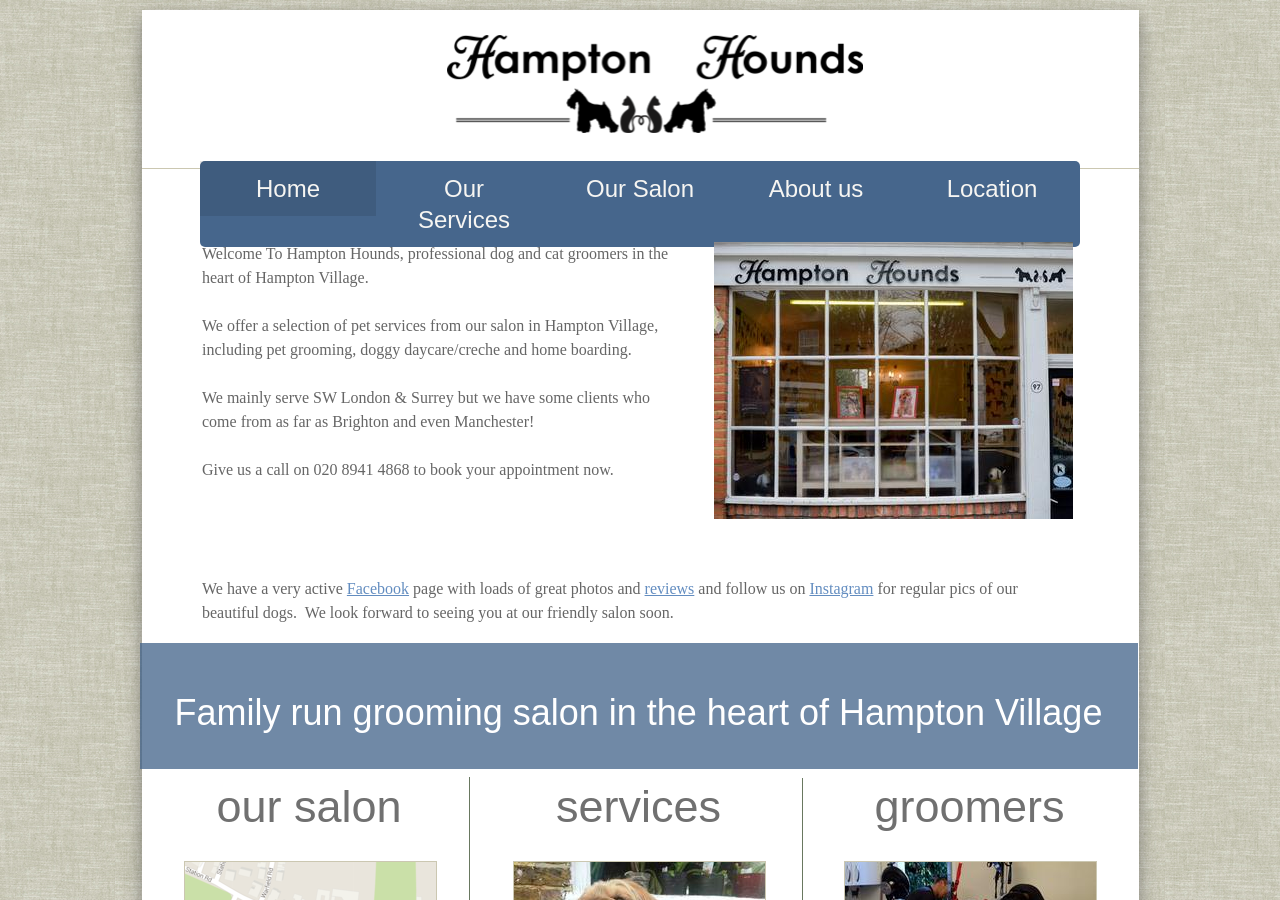
==== index.html @ b5068af1 "Initial cleaned mirror of Hampton Hounds site" ====
<!DOCTYPE html><html lang="en" dir="ltr" data-tcc-ignore=""><head><title>Hampton Hounds</title><meta http-equiv="content-type" content="text/html; charset=UTF-8"><meta http-equiv="X-UA-Compatible" content="IE=edge,chrome=1"><link rel="stylesheet" type="text/css" href="site.css"><meta http-equiv="Content-Location" content="index.html"><meta name="generator" content="Starfield Technologies; Go Daddy Website Builder 7.0.5350"><meta name="description" content="Dog Grooming - Hampton"><meta property="og:type" content="website"><meta property="og:title" content="Hampton Hounds"><meta property="og:site_name" content="Hampton Hounds"><meta property="og:url" content="http://www.hamptonhounds.co.uk/index.html"><meta property="og:description" content="Dog Grooming - Hampton"><meta property="og:image" content="images/salon-interior.jpg"><meta property="og:locale" content="en_GB"></head><body><style data-inline-fonts>/* vietnamese */
@font-face {
  font-family: 'Josefin Sans';
  font-style: normal;
  font-weight: 100;
  src: url(https://img1.wsimg.com/gfonts/s/josefinsans/v34/Qw3aZQNVED7rKGKxtqIqX5EUAnx4RHw.woff2) format('woff2');
  unicode-range: U+0102-0103, U+0110-0111, U+0128-0129, U+0168-0169, U+01A0-01A1, U+01AF-01B0, U+0300-0301, U+0303-0304, U+0308-0309, U+0323, U+0329, U+1EA0-1EF9, U+20AB;
}/* latin-ext */
@font-face {
  font-family: 'Josefin Sans';
  font-style: normal;
  font-weight: 100;
  src: url(https://img1.wsimg.com/gfonts/s/josefinsans/v34/Qw3aZQNVED7rKGKxtqIqX5EUA3x4RHw.woff2) format('woff2');
  unicode-range: U+0100-02BA, U+02BD-02C5, U+02C7-02CC, U+02CE-02D7, U+02DD-02FF, U+0304, U+0308, U+0329, U+1D00-1DBF, U+1E00-1E9F, U+1EF2-1EFF, U+2020, U+20A0-20AB, U+20AD-20C0, U+2113, U+2C60-2C7F, U+A720-A7FF;
}/* latin */
@font-face {
  font-family: 'Josefin Sans';
  font-style: normal;
  font-weight: 100;
  src: url(https://img1.wsimg.com/gfonts/s/josefinsans/v34/Qw3aZQNVED7rKGKxtqIqX5EUDXx4.woff2) format('woff2');
  unicode-range: U+0000-00FF, U+0131, U+0152-0153, U+02BB-02BC, U+02C6, U+02DA, U+02DC, U+0304, U+0308, U+0329, U+2000-206F, U+20AC, U+2122, U+2191, U+2193, U+2212, U+2215, U+FEFF, U+FFFD;
}/* vietnamese */
@font-face {
  font-family: 'Josefin Sans';
  font-style: normal;
  font-weight: 300;
  src: url(https://img1.wsimg.com/gfonts/s/josefinsans/v34/Qw3aZQNVED7rKGKxtqIqX5EUAnx4RHw.woff2) format('woff2');
  unicode-range: U+0102-0103, U+0110-0111, U+0128-0129, U+0168-0169, U+01A0-01A1, U+01AF-01B0, U+0300-0301, U+0303-0304, U+0308-0309, U+0323, U+0329, U+1EA0-1EF9, U+20AB;
}/* latin-ext */
@font-face {
  font-family: 'Josefin Sans';
  font-style: normal;
  font-weight: 300;
  src: url(https://img1.wsimg.com/gfonts/s/josefinsans/v34/Qw3aZQNVED7rKGKxtqIqX5EUA3x4RHw.woff2) format('woff2');
  unicode-range: U+0100-02BA, U+02BD-02C5, U+02C7-02CC, U+02CE-02D7, U+02DD-02FF, U+0304, U+0308, U+0329, U+1D00-1DBF, U+1E00-1E9F, U+1EF2-1EFF, U+2020, U+20A0-20AB, U+20AD-20C0, U+2113, U+2C60-2C7F, U+A720-A7FF;
}/* latin */
@font-face {
  font-family: 'Josefin Sans';
  font-style: normal;
  font-weight: 300;
  src: url(https://img1.wsimg.com/gfonts/s/josefinsans/v34/Qw3aZQNVED7rKGKxtqIqX5EUDXx4.woff2) format('woff2');
  unicode-range: U+0000-00FF, U+0131, U+0152-0153, U+02BB-02BC, U+02C6, U+02DA, U+02DC, U+0304, U+0308, U+0329, U+2000-206F, U+20AC, U+2122, U+2191, U+2193, U+2212, U+2215, U+FEFF, U+FFFD;
}/* vietnamese */
@font-face {
  font-family: 'Josefin Sans';
  font-style: normal;
  font-weight: 400;
  src: url(https://img1.wsimg.com/gfonts/s/josefinsans/v34/Qw3aZQNVED7rKGKxtqIqX5EUAnx4RHw.woff2) format('woff2');
  unicode-range: U+0102-0103, U+0110-0111, U+0128-0129, U+0168-0169, U+01A0-01A1, U+01AF-01B0, U+0300-0301, U+0303-0304, U+0308-0309, U+0323, U+0329, U+1EA0-1EF9, U+20AB;
}/* latin-ext */
@font-face {
  font-family: 'Josefin Sans';
  font-style: normal;
  font-weight: 400;
  src: url(https://img1.wsimg.com/gfonts/s/josefinsans/v34/Qw3aZQNVED7rKGKxtqIqX5EUA3x4RHw.woff2) format('woff2');
  unicode-range: U+0100-02BA, U+02BD-02C5, U+02C7-02CC, U+02CE-02D7, U+02DD-02FF, U+0304, U+0308, U+0329, U+1D00-1DBF, U+1E00-1E9F, U+1EF2-1EFF, U+2020, U+20A0-20AB, U+20AD-20C0, U+2113, U+2C60-2C7F, U+A720-A7FF;
}/* latin */
@font-face {
  font-family: 'Josefin Sans';
  font-style: normal;
  font-weight: 400;
  src: url(https://img1.wsimg.com/gfonts/s/josefinsans/v34/Qw3aZQNVED7rKGKxtqIqX5EUDXx4.woff2) format('woff2');
  unicode-range: U+0000-00FF, U+0131, U+0152-0153, U+02BB-02BC, U+02C6, U+02DA, U+02DC, U+0304, U+0308, U+0329, U+2000-206F, U+20AC, U+2122, U+2191, U+2193, U+2212, U+2215, U+FEFF, U+FFFD;
}/* vietnamese */
@font-face {
  font-family: 'Josefin Sans';
  font-style: normal;
  font-weight: 600;
  src: url(https://img1.wsimg.com/gfonts/s/josefinsans/v34/Qw3aZQNVED7rKGKxtqIqX5EUAnx4RHw.woff2) format('woff2');
  unicode-range: U+0102-0103, U+0110-0111, U+0128-0129, U+0168-0169, U+01A0-01A1, U+01AF-01B0, U+0300-0301, U+0303-0304, U+0308-0309, U+0323, U+0329, U+1EA0-1EF9, U+20AB;
}/* latin-ext */
@font-face {
  font-family: 'Josefin Sans';
  font-style: normal;
  font-weight: 600;
  src: url(https://img1.wsimg.com/gfonts/s/josefinsans/v34/Qw3aZQNVED7rKGKxtqIqX5EUA3x4RHw.woff2) format('woff2');
  unicode-range: U+0100-02BA, U+02BD-02C5, U+02C7-02CC, U+02CE-02D7, U+02DD-02FF, U+0304, U+0308, U+0329, U+1D00-1DBF, U+1E00-1E9F, U+1EF2-1EFF, U+2020, U+20A0-20AB, U+20AD-20C0, U+2113, U+2C60-2C7F, U+A720-A7FF;
}/* latin */
@font-face {
  font-family: 'Josefin Sans';
  font-style: normal;
  font-weight: 600;
  src: url(https://img1.wsimg.com/gfonts/s/josefinsans/v34/Qw3aZQNVED7rKGKxtqIqX5EUDXx4.woff2) format('woff2');
  unicode-range: U+0000-00FF, U+0131, U+0152-0153, U+02BB-02BC, U+02C6, U+02DA, U+02DC, U+0304, U+0308, U+0329, U+2000-206F, U+20AC, U+2122, U+2191, U+2193, U+2212, U+2215, U+FEFF, U+FFFD;
}/* vietnamese */
@font-face {
  font-family: 'Josefin Sans';
  font-style: normal;
  font-weight: 700;
  src: url(https://img1.wsimg.com/gfonts/s/josefinsans/v34/Qw3aZQNVED7rKGKxtqIqX5EUAnx4RHw.woff2) format('woff2');
  unicode-range: U+0102-0103, U+0110-0111, U+0128-0129, U+0168-0169, U+01A0-01A1, U+01AF-01B0, U+0300-0301, U+0303-0304, U+0308-0309, U+0323, U+0329, U+1EA0-1EF9, U+20AB;
}/* latin-ext */
@font-face {
  font-family: 'Josefin Sans';
  font-style: normal;
  font-weight: 700;
  src: url(https://img1.wsimg.com/gfonts/s/josefinsans/v34/Qw3aZQNVED7rKGKxtqIqX5EUA3x4RHw.woff2) format('woff2');
  unicode-range: U+0100-02BA, U+02BD-02C5, U+02C7-02CC, U+02CE-02D7, U+02DD-02FF, U+0304, U+0308, U+0329, U+1D00-1DBF, U+1E00-1E9F, U+1EF2-1EFF, U+2020, U+20A0-20AB, U+20AD-20C0, U+2113, U+2C60-2C7F, U+A720-A7FF;
}/* latin */
@font-face {
  font-family: 'Josefin Sans';
  font-style: normal;
  font-weight: 700;
  src: url(https://img1.wsimg.com/gfonts/s/josefinsans/v34/Qw3aZQNVED7rKGKxtqIqX5EUDXx4.woff2) format('woff2');
  unicode-range: U+0000-00FF, U+0131, U+0152-0153, U+02BB-02BC, U+02C6, U+02DA, U+02DC, U+0304, U+0308, U+0329, U+2000-206F, U+20AC, U+2122, U+2191, U+2193, U+2212, U+2215, U+FEFF, U+FFFD;
}</style><style type="text/css"> #wsb-element-c8925bc2-b7f0-4de1-95e9-ce014dd3b19c{top:9.22px;left:8px;position:absolute;z-index:47}#wsb-element-c8925bc2-b7f0-4de1-95e9-ce014dd3b19c .txt{width:975px;height:114px}#wsb-element-b8aa21da-f40f-4d5b-854c-51308a48b875{top:31px;left:105px;position:absolute;z-index:17}#wsb-element-b8aa21da-f40f-4d5b-854c-51308a48b875 .txt{width:483px;height:20px}#wsb-element-cee0f3d6-33c8-4ac3-b6b4-c292b3354a67{top:851px;left:371px;position:absolute;z-index:33}#wsb-element-cee0f3d6-33c8-4ac3-b6b4-c292b3354a67 .wsb-image-inner{}#wsb-element-cee0f3d6-33c8-4ac3-b6b4-c292b3354a67 .wsb-image-inner div{width:251px;height:147px;position:relative;overflow:hidden}#wsb-element-cee0f3d6-33c8-4ac3-b6b4-c292b3354a67 img{position:absolute}#wsb-element-be9ec740-720f-4aee-b44b-871821cffad1{top:851px;left:702px;position:absolute;z-index:34}#wsb-element-be9ec740-720f-4aee-b44b-871821cffad1 .wsb-image-inner{}#wsb-element-be9ec740-720f-4aee-b44b-871821cffad1 .wsb-image-inner div{width:251px;height:147px;position:relative;overflow:hidden}#wsb-element-be9ec740-720f-4aee-b44b-871821cffad1 img{position:absolute}#wsb-element-3fd50761-def7-4286-9d4e-845f27e5b769{top:675px;left:10.5px;position:absolute;z-index:9}#wsb-element-3fd50761-def7-4286-9d4e-845f27e5b769 .txt{width:973px;height:132px}#wsb-element-27af9581-10be-4bd4-851e-f51530aaf020{top:1021px;left:32.5px;position:absolute;z-index:26}#wsb-element-27af9581-10be-4bd4-851e-f51530aaf020 .txt{width:270px;height:34px}#wsb-element-166d0d99-770c-4295-b212-a9a6385f6b67{top:633px;left:-2px;position:absolute;z-index:7}#wsb-element-166d0d99-770c-4295-b212-a9a6385f6b67 .wsb-shape{width:998px;height:126px;box-sizing:content-box;-moz-box-sizing:content-box}#wsb-element-3d2392ac-d7a5-4fc8-a89d-70bf74e679a8{top:232px;left:60.5px;position:absolute;z-index:50}#wsb-element-3d2392ac-d7a5-4fc8-a89d-70bf74e679a8 .txt{width:476px;height:312px}#wsb-element-2200ab7e-93c3-4652-ae64-6d849844aa3c{top:774px;left:355px;position:absolute;z-index:29}#wsb-element-2200ab7e-93c3-4652-ae64-6d849844aa3c .txt{width:284px;height:48px}#wsb-element-992cf5c7-d88d-4d8f-9c2a-bb60296f8ffe{top:767px;left:327px;position:absolute;z-index:28}#wsb-element-992cf5c7-d88d-4d8f-9c2a-bb60296f8ffe .wsb-line-element{width:34px;height:293px}#wsb-element-71fc59d1-7df5-4849-a081-13097cfcacbd{top:567px;left:60.5px;position:absolute;z-index:87}#wsb-element-71fc59d1-7df5-4849-a081-13097cfcacbd .txt{width:873px;height:53px}#wsb-element-5d78a039-1f32-407c-accd-97ad78f7c8d8{top:768px;left:660px;position:absolute;z-index:6}#wsb-element-5d78a039-1f32-407c-accd-97ad78f7c8d8 .wsb-line-element{width:34px;height:293px}#wsb-element-447d4f82-6ffd-4434-869b-f10536b42891{top:774px;left:25.5px;position:absolute;z-index:24}#wsb-element-447d4f82-6ffd-4434-869b-f10536b42891 .txt{width:284px;height:48px}#wsb-element-252a61b3-4c53-42ee-9fb1-ef73de5055aa{top:1021px;left:702px;position:absolute;z-index:36}#wsb-element-252a61b3-4c53-42ee-9fb1-ef73de5055aa .txt{width:252px;height:34px}#wsb-element-f58024ef-ebe2-4cbc-ab62-d4b1d97c1bb9{top:1021px;left:371px;position:absolute;z-index:35}#wsb-element-f58024ef-ebe2-4cbc-ab62-d4b1d97c1bb9 .txt{width:256px;height:34px}#wsb-element-4c73518c-d370-40c1-82a6-fdf87be3574a{top:232px;left:572px;position:absolute;z-index:79}#wsb-element-4c73518c-d370-40c1-82a6-fdf87be3574a .wsb-image-inner{}#wsb-element-4c73518c-d370-40c1-82a6-fdf87be3574a .wsb-image-inner div{width:359px;height:277.21px;position:relative;overflow:hidden}#wsb-element-4c73518c-d370-40c1-82a6-fdf87be3574a img{position:absolute}#wsb-element-31243c1c-688b-44af-b259-5b60ce2c5e8d{top:1136px;left:42px;position:absolute;z-index:37}#wsb-element-31243c1c-688b-44af-b259-5b60ce2c5e8d .txt{width:896px;height:39px}#wsb-element-9a890820-31a9-40d0-bb97-7ce2f3f7a54d{top:151px;left:-29.5px;position:absolute;z-index:46}#wsb-element-9a890820-31a9-40d0-bb97-7ce2f3f7a54d{width:1056px;height:44px}#wsb-element-7b053a2b-beee-424a-b9fe-099dcff3d764{top:158px;left:0px;position:absolute;z-index:38}#wsb-element-7b053a2b-beee-424a-b9fe-099dcff3d764 .wsb-line-element{width:997px;height:20px}#wsb-element-fb1449bb-3996-4b82-86bb-b91e1e87a894{top:774px;left:683.5px;position:absolute;z-index:31}#wsb-element-fb1449bb-3996-4b82-86bb-b91e1e87a894 .txt{width:289px;height:48px}#wsb-element-6063041d-e2cf-47b6-be7c-2b31c9f7a216{top:25px;left:305px;position:absolute;z-index:49}#wsb-element-6063041d-e2cf-47b6-be7c-2b31c9f7a216 .wsb-image-inner{}#wsb-element-6063041d-e2cf-47b6-be7c-2b31c9f7a216 .wsb-image-inner div{width:416px;height:98.22px;position:relative;overflow:hidden}#wsb-element-6063041d-e2cf-47b6-be7c-2b31c9f7a216 img{position:absolute}#wsb-element-17329397-91cf-4866-95eb-1a04aaab7e1e{top:851px;left:42px;position:absolute;z-index:25}#wsb-element-17329397-91cf-4866-95eb-1a04aaab7e1e .wsb-image-inner{}#wsb-element-17329397-91cf-4866-95eb-1a04aaab7e1e .wsb-image-inner div{width:251px;height:147px;position:relative;overflow:hidden}#wsb-element-17329397-91cf-4866-95eb-1a04aaab7e1e img{position:absolute} </style><div class="wsb-canvas body" style="background-color: #ffffff; background-image: url(images/site-background.jpg); background-position-x: center; background-position-y: top; background-position: center top; background-repeat: repeat; position: fixed; top: 0; bottom: 0; left: 0; right: 0; width: 100%; height: 100%; overflow: hidden;"><div class="wsb-canvas-page-container" style="position: absolute; top: 0; bottom: 0; left: 0; right: 0; width: 100%; height: 100%; overflow: auto;"><div id="wsb-canvas-template-page" class="wsb-canvas-page page" style="height: 1190px; margin: auto; width: 997px; background-color: #ffffff; position: relative; margin-top: 10px"><div id="wsb-canvas-template-container" style="position: absolute;"> <div id="wsb-element-c8925bc2-b7f0-4de1-95e9-ce014dd3b19c" class="wsb-element-text" data-type="element"> <div class="txt "><div class="editor_logo" style="text-align: center;"><br></div></div> </div><div id="wsb-element-cee0f3d6-33c8-4ac3-b6b4-c292b3354a67" class="wsb-element-image" data-type="element"> <div class="wsb-image-inner "><div class="img_small"><img src="images/home-hero-1.jpg" style="vertical-align:middle;width:251px;height:147px;"></div></div> </div><div id="wsb-element-be9ec740-720f-4aee-b44b-871821cffad1" class="wsb-element-image" data-type="element"> <div class="wsb-image-inner "><div class="img_small"><img src="images/home-hero-2.jpg" style="vertical-align:middle;width:251px;height:147px;"></div></div> </div><div id="wsb-element-3fd50761-def7-4286-9d4e-845f27e5b769" class="wsb-element-text" data-type="element"> <div class="txt "><h1 style="text-align: center;"><span style="color: rgb(255, 255, 255);"><span style="font-size: 36px;">Family run grooming salon in the heart of Hampton Village</span></span><br></h1></div> </div><div id="wsb-element-27af9581-10be-4bd4-851e-f51530aaf020" class="wsb-element-text" data-type="element"> <div class="txt "><p style="text-align: center;">We are conveniently located<br></p></div> </div><div id="wsb-element-166d0d99-770c-4295-b212-a9a6385f6b67" class="wsb-element-shape" data-type="element"> <div class="wsb-shape shape_blue "></div> </div><div id="wsb-element-3d2392ac-d7a5-4fc8-a89d-70bf74e679a8" class="wsb-element-text" data-type="element"> <div class="txt "><p>Welcome To Hampton Hounds,&nbsp;professional dog and cat groomers in&nbsp;the heart of Hampton Village.<br></p><p><br></p><p>We offer a selection of pet services from&nbsp;our salon in Hampton Village, including pet&nbsp;grooming, doggy daycare/creche&nbsp;and&nbsp;home&nbsp;boarding. &nbsp;<br></p><p><br></p><p>We mainly serve SW London &amp; Surrey but we have some clients who come from&nbsp;as far as Brighton and even Manchester!<br></p><p><br></p><p>Give us a call on 020 8941 4868 to book your appointment now. &nbsp;<br></p></div> </div><div id="wsb-element-2200ab7e-93c3-4652-ae64-6d849844aa3c" class="wsb-element-text" data-type="element"> <div class="txt "><h2 style="text-align: center;">services<br></h2></div> </div><div id="wsb-element-992cf5c7-d88d-4d8f-9c2a-bb60296f8ffe" class="wsb-element-line" data-type="element"> <div class="wsb-line-element" style="width: 34px; height: 293px; border-left: 1px solid #697860;height: 293px;opacity: 1;filter: alpha(opacity=1);"></div> </div><div id="wsb-element-71fc59d1-7df5-4849-a081-13097cfcacbd" class="wsb-element-text" data-type="element"> <div class="txt "><p>We have a very active <a href="https://www.facebook.com/hamptonhoundsgrooming/" target="">Facebook</a> page with loads of&nbsp;great photos and <a href="https://www.facebook.com/pg/hamptonhoundsgrooming/reviews" target="">reviews</a> and follow us on <a href="https://www.instagram.com/hamptonhoundsgrooming/" target="">Instagram</a> for regular pics of our beautiful dogs. &nbsp;We look forward to seeing you at our friendly salon soon.<br></p></div> </div><div id="wsb-element-5d78a039-1f32-407c-accd-97ad78f7c8d8" class="wsb-element-line" data-type="element"> <div class="wsb-line-element" style="width: 34px; height: 293px; border-left: 1px solid #697860;height: 293px;opacity: 1;filter: alpha(opacity=1);"></div> </div><div id="wsb-element-447d4f82-6ffd-4434-869b-f10536b42891" class="wsb-element-text" data-type="element"> <div class="txt "><h2 style="text-align: center;">our salon<br></h2></div> </div><div id="wsb-element-252a61b3-4c53-42ee-9fb1-ef73de5055aa" class="wsb-element-text" data-type="element"> <div class="txt "><p style="text-align: center;">Meet our&nbsp;talented groomers<br></p></div> </div><div id="wsb-element-f58024ef-ebe2-4cbc-ab62-d4b1d97c1bb9" class="wsb-element-text" data-type="element"> <div class="txt "><p style="text-align: center;">We provide a great service</p></div> </div><div id="wsb-element-4c73518c-d370-40c1-82a6-fdf87be3574a" class="wsb-element-image" data-type="element"> <div class="wsb-image-inner "><div class="img"><img src="images/salon-interior.jpg" style="vertical-align:middle;width:359px;height:277px;"></div></div> </div><div id="wsb-element-31243c1c-688b-44af-b259-5b60ce2c5e8d" class="wsb-element-text" data-type="element"> <div class="txt "><h4 style="text-align: center;">97 Station Road, Hampton, TW12 2BD &nbsp; &nbsp; &nbsp; &nbsp; &nbsp; &nbsp; &nbsp; &nbsp; Phone: 020 8941 4868<br></h4></div> </div><div id="wsb-element-9a890820-31a9-40d0-bb97-7ce2f3f7a54d" class="wsb-element-navigation" data-type="element"> <div style="width: 1056px; height: 44px;" class="wsb-nav nav_theme nav-text-center nav-horizontal nav-btn-center nav-equal-width wsb-navigation-rendered-top-level-container" id="wsb-nav-9a890820-31a9-40d0-bb97-7ce2f3f7a54d"><style> #wsb-nav-9a890820-31a9-40d0-bb97-7ce2f3f7a54d.wsb-navigation-rendered-top-level-container ul > li:hover, #wsb-nav-9a890820-31a9-40d0-bb97-7ce2f3f7a54d.wsb-navigation-rendered-top-level-container ul > li:hover > a, #wsb-nav-9a890820-31a9-40d0-bb97-7ce2f3f7a54d.wsb-navigation-rendered-top-level-container ul > li.active:hover, #wsb-nav-9a890820-31a9-40d0-bb97-7ce2f3f7a54d.wsb-navigation-rendered-top-level-container ul > li.active > a:hover, #wsb-nav-9a890820-31a9-40d0-bb97-7ce2f3f7a54d.wsb-navigation-rendered-top-level-container ul > li.active .nav-subnav li:hover, #wsb-nav-9a890820-31a9-40d0-bb97-7ce2f3f7a54d.wsb-navigation-rendered-top-level-container ul > li.active .nav-subnav li:hover > a {background-color: !important;color: !important;} </style><ul class="wsb-navigation-rendered-top-level-menu "><li style="width: 20%" class="active"><a href="index.html" target="" data-title="Home" data-pageid="00000000-0000-0000-0000-000000073859" data-url="index.html">Home</a></li><li style="width: 20%"><a href="our-services.html" target="" data-title="Our Services" data-pageid="c4bcb2c0-4e8f-4026-9fbb-6f64a27bd061" data-url="our-services.html">Our Services</a></li><li style="width: 20%"><a href="our-salon.html" target="" data-title="Our Salon" data-pageid="2c65d28d-3bdf-4541-96ea-51f98c888c6e" data-url="our-salon.html">Our Salon</a></li><li style="width: 20%"><a href="about-us.html" target="" data-title="About us" data-pageid="c97b9022-ef3f-4fc1-941e-61907ef46e68" data-url="about-us.html">About us</a></li><li style="width: 20%"><a href="location.html" target="" data-title="Location" data-pageid="00000000-0000-0000-0000-000000074158" data-url="location.html">Location</a></li></ul></div> </div><div id="wsb-element-7b053a2b-beee-424a-b9fe-099dcff3d764" class="wsb-element-line" data-type="element"> <div class="wsb-line-element" style="width: 997px; height: 20px; width: 997px;border-top: 1px solid #cbc7b1;opacity: 1;filter: alpha(opacity=1);"></div> </div><div id="wsb-element-fb1449bb-3996-4b82-86bb-b91e1e87a894" class="wsb-element-text" data-type="element"> <div class="txt "><h2 style="text-align: center;">groomers</h2></div> </div><div id="wsb-element-6063041d-e2cf-47b6-be7c-2b31c9f7a216" class="wsb-element-image" data-type="element"> <div class="wsb-image-inner "><div class="img"><img src="images/groomer-with-dog.jpg" style="vertical-align:middle;width:416px;height:98px;"></div></div> </div><div id="wsb-element-17329397-91cf-4866-95eb-1a04aaab7e1e" class="wsb-element-image" data-type="element"> <div class="wsb-image-inner "><div class="img_small"><img src="images/salon-dogs.png" style="vertical-align:middle;width:251px;height:147px;"></div></div> </div> </div></div><div id="wsb-canvas-template-footer" class="wsb-canvas-page-footer footer" style="margin: auto; min-height:100px; height: 100px; width: 997px; position: relative;"><div id="wsb-canvas-template-footer-container" class="footer-container" style="position: absolute"> <div id="wsb-element-b8aa21da-f40f-4d5b-854c-51308a48b875" class="wsb-element-text" > <div class="txt "><div class="editor_copyright"><span style="color: rgb(105, 105, 105);">Copyright&nbsp;<span id="docs-internal-guid-6b31e76b-5048-0703-74fc-e8b0f373557a">©&nbsp;</span>Hampton Hounds&nbsp;Grooming Limited. All rights reserved.</span></div></div> </div> </div></div></div></div></body></html>
---- site.css ----
.wsb-canvas{width:100%;height:100%;position:absolute;overflow-x:auto;overflow-y:scroll;background-color:#f7f7f7;background-repeat:repeat}.wsb-canvas-scrollable{width:100%;position:absolute;z-index:0;top:0;left:0}.wsb-canvas-page-container{width:100%}[class^="icon-"],[class*=" icon-"]{display:inline-block;width:14px;height:14px;margin-top:2px;*margin-right:.3em;line-height:14px;vertical-align:text-top;background-position:14px 14px;background-repeat:no-repeat}.btn [class^="icon-"]{margin-right:4px}.wsb-preview-container{width:100%;height:100%;position:absolute;overflow:auto}.wsb-preview-desktop-container{margin:auto;width:974px;height:1200px;background-color:#f5ede0}.wsb-preview-desktop-page{position:absolute}.wsb-preview-mobile-container{width:100%;height:800px}.wsb-preview-mobile-phone-container{margin:100px auto;width:408px;height:660px}.wsb-preview-mobile-phone{border:30px solid black;border-bottom:80px solid black;width:408px;height:660px;background-color:#FFF;overflow-y:scroll;border-radius:20px}.wsb-media-gallery{margin:0 auto;position:relative}.wsb-media-gallery-slider{list-style:none outside none;margin:0;overflow:hidden;padding:0;text-align:center;position:relative}.wsb-media-gallery-slider.bordered{border:15px solid #f5f5f5}.wsb-media-gallery-slider li{left:0;height:100%;position:absolute;overflow:hidden;width:500px}.wsb-media-gallery-slider img{max-width:100%;max-height:100%;height:auto;width:auto;position:relative}.wsb-media-gallery-slider img.autosize{min-width:100%;min-height:100%;max-width:none;max-height:none}.wsb-media-gallery-caption{bottom:0;position:absolute;color:#fff;background-color:#000;background-color:rgba(0,0,0,.75);text-align:left;padding:10px}a .wsb-media-gallery-caption,a:link .wsb-media-gallery-caption,a:visited .wsb-media-gallery-caption,a:hover .wsb-media-gallery-caption{color:#fff}.wsb-media-gallery-pagination{text-align:center;display:block;list-style:none outside none;margin:0;padding:5px}.wsb-media-gallery-pagination li{background-color:#969696;height:10px;width:10px;display:inline-block;cursor:pointer;margin:4px;-webkit-box-shadow:inset 0 2px 2px rgba(50,50,50,.5);box-shadow:inset 0 2px 2px rgba(50,50,50,.5);-moz-border-radius:5px;-webkit-border-radius:5px;border-radius:5px}.wsb-media-gallery-pagination li.active{background-color:#98c22a;cursor:default}.wsb-media-gallery-pagination-thumbs-wrapper{display:block;position:absolute;left:40px;right:40px;overflow:hidden;bottom:0}.wsb-media-gallery-pagination-thumbs{display:block;list-style:none outside none;margin:0;padding:0;height:80px;position:relative}.wsb-media-gallery-pagination-thumbs li{background-color:transparent;height:60px;width:85px;display:inline-block;cursor:pointer;overflow:hidden;border:2px solid #fff;margin-top:15px!important;cursor:pointer}.wsb-media-gallery-pagination-thumbs li.active{background-color:#3182e6;border:2px solid #3182e6}.wsb-media-gallery-pagination-thumbs-left-arrow,.wsb-media-gallery-pagination-thumbs-right-arrow{width:30px;height:62px;display:block;position:absolute;bottom:1px;background-color:#474747;border:1px solid #474747;background-image:url(https://img1.wsimg.com/wst/v7/WSB7_J_20231005_1554_WSB-19954_4490/v2/images/wsb-slideshow-nav-arrows-sprt.png);background-repeat:no-repeat}.wsb-media-gallery-pagination-thumbs-left-arrow{background-position:10px -133px}.wsb-media-gallery-pagination-thumbs-right-arrow{background-position:10px -29px}.wsb-media-gallery-pagination-thumbs-left-arrow.enabled,.wsb-media-gallery-pagination-thumbs-right-arrow.enabled{border:1px solid #777;cursor:pointer}.wsb-media-gallery-pagination-thumbs-left-arrow.enabled{background-position:10px -81px}.wsb-media-gallery-pagination-thumbs-right-arrow.enabled{background-position:10px 23px}.wsb-media-gallery-pagination-thumbs-left-arrow.enabled:hover,.wsb-media-gallery-pagination-thumbs-right-arrow.enabled:hover{background-color:#777;border:1px solid #777}.wsb-media-gallery-pagination-thumbs-left-arrow{left:0}.wsb-media-gallery-pagination-thumbs-right-arrow{right:0}.wsb-media-gallery-pagination-thumbs-thumbnail-wrapper{height:60px;width:85px;display:block;vertical-align:middle;text-align:center;overflow:hidden}.wsb-media-gallery-pagination-thumbs-thumbnail-wrapper img{min-width:75px;min-height:50px;position:relative;height:auto;width:auto}.wsb-media-gallery .wsb-media-gallery-arrows-left-arrow,.wsb-media-gallery .wsb-media-gallery-arrows-right-arrow{width:22px;height:42px;position:absolute;cursor:pointer;background-image:url(https://img1.wsimg.com/wst/v7/WSB7_J_20231005_1554_WSB-19954_4490/v2/images/wsb-slideshow-arrows.png)}.wsb-media-gallery-arrows-left-arrow{background-position:0 0;left:0}.wsb-media-gallery-arrows-right-arrow{background-position:22px 0;right:0}.wsb-media-gallery .wsb-media-gallery-arrows-hover-left-arrow{top:0;width:20%;min-width:40px;position:absolute;cursor:pointer;background-image:url(https://img1.wsimg.com/wst/v7/WSB7_J_20231005_1554_WSB-19954_4490/v2/images/wsb-slideshow-left-arrow.png);background-position:center center;background-repeat:no-repeat}.wsb-media-gallery .wsb-media-gallery-arrows-hover-right-arrow{top:0;width:20%;min-width:40px;position:absolute;cursor:pointer;background-image:url(https://img1.wsimg.com/wst/v7/WSB7_J_20231005_1554_WSB-19954_4490/v2/images/wsb-slideshow-right-arrow.png);background-position:center center;background-repeat:no-repeat}.wsb-media-gallery .wsb-media-gallery-arrows-hover-left-arrow{left:0}.wsb-media-gallery .wsb-media-gallery-arrows-hover-right-arrow{right:0}.wsb-media-gallery .wsb-media-gallery-overlay{text-align:center}.wsb-media-carousel{text-align:center;position:relative;height:auto;vertical-align:middle}.wsb-media-carousel .wsb-media-carousel-wrapper{display:inline-block;text-align:center;overflow:hidden}.wsb-media-carousel .wsb-media-carousel-wrapper img{height:auto;width:auto;position:relative}.wsb-media-carousel .wsb-media-carousel-overlay{text-align:center;position:absolute;top:0;width:100%;height:100%}@font-face{font-family:"WSB Mobile Navigation";src:url("https://img1.wsimg.com/wst/v7/WSB7_J_20231005_1554_WSB-19954_4490/v2/fonts/wsb-mobile-nav.eot");src:local("☺"),url("https://img1.wsimg.com/wst/v7/WSB7_J_20231005_1554_WSB-19954_4490/v2/fonts/wsb-mobile-nav.eot?#iefix") format("embedded-opentype"),url("https://img1.wsimg.com/wst/v7/WSB7_J_20231005_1554_WSB-19954_4490/v2/fonts/wsb-mobile-nav.woff") format("woff"),url("https://img1.wsimg.com/wst/v7/WSB7_J_20231005_1554_WSB-19954_4490/v2/fonts/wsb-mobile-nav.ttf") format("truetype"),url("https://img1.wsimg.com/wst/v7/WSB7_J_20231005_1554_WSB-19954_4490/v2/fonts/wsb-mobile-nav.svg#wsbmobilenav") format("svg")}@media screen and (max-device-width:480px){@font-face{font-family:"WSB Mobile Navigation";src:url("https://img1.wsimg.com/wst/v7/WSB7_J_20231005_1554_WSB-19954_4490/v2/fonts/wsb-mobile-nav.woff") format("woff"),url("https://img1.wsimg.com/wst/v7/WSB7_J_20231005_1554_WSB-19954_4490/v2/fonts/wsb-mobile-nav.ttf") format("truetype"),url("https://img1.wsimg.com/wst/v7/WSB7_J_20231005_1554_WSB-19954_4490/v2/fonts/wsb-mobile-nav.svg#wsbmobilenav") format("svg")}}*{-webkit-tap-highlight-color:rgba(0,0,0,0);-moz-tap-highlight-color:rgba(0,0,0,0)}#mobile-site-view{position:relative;top:0;bottom:0}#mobile-site-view .mobile-menu,#mobile-site-view .mobile-menu a,#mobile-site-view .mobile-menu a:hover,#mobile-site-view .mobile-menu a:visited,#mobile-site-view .mobile-nav,#mobile-site-view .mobile-nav a,#mobile-site-view .mobile-nav a:hover,#mobile-site-view .mobile-nav a:visited{font-family:Arial,sans-serif}.mobile-hamburger{float:left}.mobile-hamburger:before{content:"\aaaf";position:absolute;top:-1px;left:6px;font-size:36pt}#mobile-site-view .icon-wsb-mobile{background:0;font-family:'WSB Mobile Navigation';speak:none;font-size:30px;font-style:normal;font-weight:normal;font-variant:normal;text-transform:none;line-height:50px;-webkit-font-smoothing:antialiased}#mobile-site-view .icon-wsb-mobile.down:before{content:"\25bc"}#mobile-site-view .icon-wsb-mobile.phone:before{content:"\aaad";position:absolute;top:-2px;left:7px;font-size:34pt}#mobile-site-view .icon-wsb-mobile.marker:before{content:"\aaae";position:absolute;top:-2px;left:7px;font-size:36pt}#mobile-site-view .mobile-menu{margin:0;padding:0;font-size:0;height:50px;position:absolute;top:0;left:0;right:0}#mobile-site-view .mobile-menu.fixed{position:fixed}#mobile-site-view .mobile-menu button{width:48px;height:50px;border:0;background-color:transparent;padding:0;position:absolute}#mobile-site-view .mobile-menu button i{background-color:transparent;cursor:pointer;height:40px;margin:4px;width:40px;position:relative;border-radius:5px}#mobile-site-view .mobile-menu button.btn-2{position:absolute;right:54px;padding-right:2px;outline:0}#mobile-site-view .mobile-menu button.btn-1{position:absolute;right:4px;padding-left:2px;outline:0}#mobile-site-view .mobile-menu .nav-current{text-align:center;background-color:transparent;font-size:20px;font-weight:normal;left:50px;height:50px;line-height:50px;padding:0 15px 0 15px;position:absolute;right:0;white-space:nowrap;overflow:hidden;-ms-text-overflow:ellipsis;-o-text-overflow:ellipsis;text-overflow:ellipsis;outline:0}.toggle-nav{outline:0}#mobile-site-view .mobile-menu .nav-current.leftBtn-0{left:0;outline:0}#mobile-site-view .mobile-menu .nav-current.btns-1{right:50px;outline:0}#mobile-site-view .mobile-menu .nav-current.btns-2{right:100px;outline:0}#mobile-overlay{position:absolute;height:100vh;width:100vw;opacity:.5;top:50px;background-color:black;display:none;z-index:10000}#mobile-site-view .mobile-nav{position:absolute;float:left;top:0;bottom:0;right:100%;font-size:16pt;padding:0;z-index:10001;height:calc(100% - 0)}#mobile-site-view .mobile-nav ul{height:100%;width:100%;padding:0;margin:0;list-style:none;overflow-x:hidden;overflow-y:auto}#mobile-site-view .mobile-nav ul li{height:51px;position:relative}#mobile-site-view .mobile-nav ul li:last-child{border-bottom:0}#mobile-site-view .mobile-nav ul li a{text-decoration:none;position:absolute;left:0;right:0;top:0;bottom:0;padding:0 25px 0 25px;line-height:50px;white-space:nowrap;overflow:hidden;-ms-text-overflow:ellipsis;-o-text-overflow:ellipsis;text-overflow:ellipsis;font-size:16pt;font-weight:normal;margin:0}#mobile-site-view .mobile-nav ul li a.sub-1{padding-left:50px}#mobile-site-view .mobile-nav ul li a.sub-2{padding-left:100px}#mobile-site-view .mobile-nav ul li a.sub-3{padding-left:150px}#mobile-site-view .mobile-nav ul li a.active{font-weight:bold}.mobilepod{padding:5px 5px 10px 5px!important;overflow:hidden}html,body,div,span,applet,object,iframe,h1,h2,h3,h4,h5,h6,p,blockquote,pre,a,abbr,acronym,address,big,cite,code,del,dfn,em,img,ins,kbd,q,s,samp,small,strike,strong,sub,sup,tt,var,b,u,i,center,dl,dt,dd,ol,ul,li,fieldset,form,label,legend,table,caption,tbody,tfoot,thead,tr,th,td,article,aside,canvas,details,embed,figure,figcaption,footer,header,hgroup,menu,nav,output,ruby,section,summary,time,mark,audio,video{margin-top:0;margin-bottom:0}article,aside,details,figcaption,figure,footer,header,hgroup,main,nav,section,summary{display:block}audio,canvas,video{display:inline-block}audio:not([controls]){display:none;height:0}[hidden]{display:none}html{margin:0}body{font-family:sans-serif;-webkit-text-size-adjust:100%;-ms-text-size-adjust:100%;font-size:14px;line-height:1.3;margin:0}a:focus{outline:thin dotted}a:active,a:hover{outline:0}abbr[title]{border-bottom:1px dotted}b,strong{font-weight:bold}dfn{font-style:italic}hr{-moz-box-sizing:content-box;box-sizing:content-box;height:0}mark{background:#ff0;color:#000}code,kbd,pre,samp{font-family:monospace,serif;font-size:1em}pre{white-space:pre-wrap}q{quotes:"\201C" "\201D" "\2018" "\2019"}small{font-size:80%}sub,sup{font-size:75%;line-height:0;position:relative;vertical-align:baseline}sup{top:-0.5em}sub{bottom:-0.25em}img{border:0}svg:not(:root){overflow:hidden}figure{margin:0}fieldset{border:1px solid #c0c0c0;padding:.35em .625em .75em}legend{border:0;padding:0}button,input,select,textarea{font-family:inherit;font-size:100%}button,input{line-height:normal}button,select{text-transform:none}button,html input[type="button"],input[type="reset"],input[type="submit"]{-webkit-appearance:button;cursor:pointer}button[disabled],html input[disabled]{cursor:default}input[type="checkbox"],input[type="radio"]{box-sizing:border-box;padding:0}input[type="search"]{-webkit-appearance:textfield;-moz-box-sizing:content-box;-webkit-box-sizing:content-box;box-sizing:content-box}input[type="search"]::-webkit-search-cancel-button,input[type="search"]::-webkit-search-decoration{-webkit-appearance:none}button::-moz-focus-inner,input::-moz-focus-inner{border:0;padding:0}textarea{overflow:auto;vertical-align:top}table{border-collapse:collapse;border-spacing:0}h1,h2,h3,h4,h5,h6{font-weight:bold}h1{font-size:2em}h2{font-size:1.5em}h3{font-size:1.17em}h4{font-size:1em}h5{font-size:.83em}h6{font-size:.67em}.clearfix:before,.clearfix:after{content:" ";display:table}.clearfix:after{clear:both}.clearfix{*zoom:1}.customform_label.adjacent{height:auto}.fb_iframe_widget{border:none!important}.wsb-canvas-scrollable{min-width:1200px}.txt{word-wrap:break-word}.txt table{max-width:100%}.wsb-element-text a,.wsb-text-element a{font-size:inherit!important}.map{position:relative;top:0;bottom:0;left:0;right:0}.map iframe{position:relative;border-style:none;overflow:hidden;top:0;bottom:0;left:0;right:0}.map a.larger-map-link,.map a.larger-map-link:link,.map a.larger-map-link:visited,.map a.larger-map-link:hover{position:absolute;bottom:0;height:20px;line-height:20px;vertical-align:middle;padding:5px 5px 5px 10px;left:0;right:0;display:block;background-color:#545454;background-color:rgba(0,0,0,0.7);color:white;font-weight:normal;font-style:normal;text-align:center}.mapboxgl-ctrl-top-left-Margin{margin-left:10px!Important;margin-top:10px!Important}.img_border_shadow{border:5px #fff solid;-webkit-box-shadow:0 2px 7px rgba(50,50,50,0.6);-moz-box-shadow:0 2px 7px rgba(50,50,50,0.6);box-shadow:0 2px 7px rgba(50,50,50,0.6)}.img_shadow{-webkit-box-shadow:0 3px 7px rgba(50,50,50,0.75);-moz-box-shadow:0 3px 7px rgba(50,50,50,0.75);box-shadow:0 3px 7px rgba(50,50,50,0.75)}.img_rounded_corners{-moz-border-radius:15px;-webkit-border-radius:15px;border-radius:15px;overflow:hidden}.wsb-nav{position:relative;background-image:url([data-uri]);background-repeat:repeat}.wsb-nav.mobile{max-width:100%;-moz-box-sizing:border-box;box-sizing:border-box;margin:0 auto}.wsb-nav.mobile>a{display:inline-block;padding-left:5px;padding-right:5px;white-space:nowrap}.wsb-nav ul{display:table;position:relative;width:auto;margin:0 auto;padding:0;list-style-type:none}.nav-btn-left{text-align:left}.nav-btn-left>ul{margin-left:0}.nav-btn-left.nav-vertical>ul{text-align:left}.nav-btn-center{text-align:center}.nav-btn-center.nav-vertical>ul{text-align:center}.nav-btn-right{text-align:right}.nav-btn-right>ul{margin-right:0}.nav-btn-right.nav-vertical>ul{text-align:right}.nav-btn-stretch>ul{width:100%}.mobile.nav-text-left,.nav-text-left>ul>li{text-align:left}.mobile.nav-text-right,.nav-text-right>ul>li{text-align:right}.mobile.nav-text-center,.nav-text-center>ul>li{text-align:center}.nav-horizontal>ul>li{display:inline-block}.nav-horizontal.nav-btn-stretch>ul>li,.nav-horizontal.nav-equal-width>ul>li{display:table-cell}.nav-vertical>ul>li{display:table;margin-left:auto;margin-right:auto;border-width:0!important}.nav-vertical.nav-btn-left>ul>li{margin-left:0}.nav-vertical.nav-btn-right>ul>li{margin-right:0}.nav-vertical.nav-btn-stretch>ul>li,.nav-vertical.nav-equal-width>ul>li{display:block}.wsb-nav li.has-children>a:after{content:' ►';display:none}.wsb-nav.nav-horizontal>ul>li.has-children>a:after{content:' ▼';display:none}.wsb-nav>ul ul{display:none;position:absolute;top:0;left:0;background-color:#fff;border:solid 1px #efefef;width:200px}.wsb-nav>ul ul li a{color:#333;padding:.25em .6em;display:block;text-decoration:none}.wsb-nav>ul ul li:hover>a{background-color:#efefef}.nav_simple>ul>li{border-right:1px #aeaeae solid;padding:0 20px}.nav_simple>ul>li:last-child{border-right:0}.nav_simple>ul>li>a:hover{text-decoration:none}.shape{border:1px solid #a9b4bb;background-color:#e5edf2;-moz-border-radius:5px;-webkit-border-radius:5px;border-radius:5px}.shape_rounded_corners{background:#5fbf00;-moz-border-radius:15px;-webkit-border-radius:15px;border-radius:15px}.shape_circle{background:#5fbf00;-moz-border-radius:50%;-webkit-border-radius:50%;border-radius:50%}.shape_rectangle{background:#5fbf00}.wsb-social-facebook{height:100%;width:100%;overflow:hidden}.shadow_lifted:before,.shadow_lifted:after,.shadow_curved_horizontal:before,.shadow_curved_horizontal:after,.shadow_curved_vertical:before,.shadow_curved_vertical:after{content:"";position:absolute;z-index:-2}.shadow_drop_shadow{-webkit-box-shadow:0 3px 7px rgba(50,50,50,0.75);-moz-box-shadow:0 3px 7px rgba(50,50,50,0.75);box-shadow:0 3px 7px rgba(50,50,50,0.75)}.shadow_lifted:before,.shadow_lifted:after{bottom:15px;left:10px;width:50%;height:20%;max-width:300px;max-height:100px;-webkit-box-shadow:0 15px 10px rgba(0,0,0,0.7);-moz-box-shadow:0 15px 10px rgba(0,0,0,0.7);box-shadow:0 15px 10px rgba(0,0,0,0.7);-webkit-transform:rotate(-3deg);-moz-transform:rotate(-3deg);-ms-transform:rotate(-3deg);-o-transform:rotate(-3deg);transform:rotate(-3deg)}.shadow_lifted:after{right:10px;left:auto;-webkit-transform:rotate(3deg);-moz-transform:rotate(3deg);-ms-transform:rotate(3deg);-o-transform:rotate(3deg);transform:rotate(3deg)}.shadow_curved_horizontal:before,.shadow_curved_vertical:before{top:10px;bottom:10px;left:0;right:50%;-webkit-box-shadow:0 0 15px rgba(0,0,0,0.6);-moz-box-shadow:0 0 15px rgba(0,0,0,0.6);box-shadow:0 0 15px rgba(0,0,0,0.6);-moz-border-radius:10px / 100px;border-radius:10px / 100px}.shadow_curved_horizontal:before{top:0;bottom:0;left:10px;right:10px;-moz-border-radius:100px / 10px;border-radius:100px / 10px}.shadow_curved_vertical:before{right:0}.mobilepod .shadow_curved_vertical:before{display:none}.mobilepod .shadow_curved_horizontal:before{display:none}.page{-webkit-box-shadow:0 7px 17px rgba(50,50,50,0.5);-moz-box-shadow:0 7px 17px rgba(50,50,50,0.5);box-shadow:0 7px 17px rgba(50,50,50,0.5);padding-bottom:60px}.body{font-family:"verdana";font-size:16px;color:#666}p{line-height:1.5}a:hover{text-decoration:none}a,a:visited{color:#638dc0;text-decoration:underline}h1,h2,h3,h4{line-height:1;font-family:'Josefin Sans',sans-serif;font-weight:normal;color:#707070}h1{font-size:48px}h2{font-size:45px}h3{font-size:35px}h4{font-size:25px}h5{font-size:21px;color:#707070}h6{font-size:18px;color:#707070}.editor_logo{font-family:'Josefin Sans',sans-serif;font-size:88px;color:#6c6c6c;font-weight:400;text-shadow:0 0 2px #fff,0 0 4px #fff,0 0 6px #fff,0 0 8px #fff,0 0 10px #fff,0 0 12px #fff,0 0 14px #fff}.editor_slogan{font-family:'Josefin Sans',sans-serif;font-size:32px;color:#fff;font-weight:normal}.editor_copyright{font-size:13px;color:#aaa}.editor_cinzel_font{font-family:'Josefin Sans',sans-serif}.form-label{font-size:15px}.form-value{border:1px #cbc7b1 solid;height:40px}textarea.form-value{height:150px}.form-value-invalid{border-color:red}.button_theme,.form-submit{background:#46668c;border:1px solid #3c8b9c;color:#f6f5f2;font-family:sans-serif;font-size:14px;font-weight:normal;padding:10px;-moz-border-radius:5px;-webkit-border-radius:5px;border-radius:5px}.button_theme:hover,.form-submit:hover{background:#3c8b9c;cursor:pointer}.map{border:1px solid #cbc7b1}.nav_theme>ul{-moz-border-radius:5px;-webkit-border-radius:5px;border-radius:5px;background-color:#46668c}.nav_theme>ul>li>a{padding:12px 20px 12px;text-decoration:none;color:#f6f5f2;font-family:'Josefin Sans',sans-serif;font-size:24px;display:block;position:relative;width:136px}.nav_theme>ul>li:hover>a,.nav_theme>ul>.active>a{background-color:rgba(0,0,0,.1)}.nav_theme>ul>li>a{border-top:0 solid #e7805e;border-left:none}.nav_theme>ul>li:first-child>a{border-left:none;border-top-color:transparent}.nav_theme .nav-subnav{border:0 none;-moz-box-shadow:0 0 10px rgba(0,0,0,.5);-webkit-box-shadow:0 0 10px rgba(0,0,0,.5);box-shadow:0 0 10px rgba(0,0,0,.5)}.nav_theme .nav-subnav>li>a{padding:10px 12px;color:#fff;line-height:1.5;border-top:1px solid #70abb8;background-color:#46668c}.nav_theme .nav-subnav>li:hover>a{border-top:1px solid #70abb8;color:#fff;background-color:#70abb8}.nav_theme .nav-subnav>li:first-child>a{border:0 none}.shape_rounded{border-radius:5px;background-color:#80745b}.shape_green{background-color:#46668c;filter:alpha(opacity=77);opacity:.77}.shape_blue{background-color:#46668c;filter:alpha(opacity=77);opacity:.77}.img_main{border-bottom:0 solid #ee6722}.img_small{border:1px solid #cbc7b1}#locu-render-output .locu-wsb{padding:0 20px;font-family:"verdana";color:#666}#locu-render-output .locu-wsb .locu-nav{text-align:center;border-bottom:0}#locu-render-output .locu-wsb .locu-nav .locu-tab{font-family:'Josefin Sans',sans-serif;color:#46668c;-webkit-border-radius:0;-moz-border-radius:0;border-radius:0;border:0;font-size:16px;margin:0;letter-spacing:1px;text-transform:uppercase;padding-left:20px;padding-right:20px}#locu-render-output .locu-wsb .locu-nav .locu-tab.locu-active,#locu-render-output .locu-wsb .locu-nav .locu-tab:hover{border-bottom:0;color:#707070}#locu-render-output .locu-wsb .locu-section-name-inner:before,#locu-render-output .locu-wsb .locu-section-name-inner:after{display:none}#locu-render-output .locu-wsb .locu-section-name{font-family:'Josefin Sans',sans-serif;color:#707070;text-align:center;text-transform:none;letter-spacing:0;margin:0;padding:0}#locu-render-output .locu-wsb .locu-section-name-inner{font-size:40px;padding:20px 0;line-height:110%;letter-spacing:2px;text-transform:uppercase;text-align:center}#locu-render-output .locu-wsb .locu-subsection{width:80%;margin:0 auto}#locu-render-output .locu-wsb .locu-subsection-name{font-family:'Josefin Sans',sans-serif;color:#707070;font-size:18px;line-height:130%;text-align:center;text-transform:none;margin-bottom:10px;margin-top:10px;letter-spacing:0}#locu-render-output .locu-wsb .locu-menu-item{text-align:center}#locu-render-output .locu-wsb .locu-menu-item-name{font-family:'Josefin Sans',sans-serif;text-align:center;margin-bottom:3px;margin-right:0;margin-top:20px;font-weight:bold;position:static;display:block}#locu-render-output .locu-wsb .locu-menu-item-description{text-align:center;line-height:140%}#locu-render-output .locu-wsb .locu-note{border-top:solid 1px #3c8b9c;border-bottom:solid 1px #3c8b9c;text-align:center;font-style:normal;padding:20px;font-size:14px;line-height:130%}#locu-render-output .locu-wsb .locu-option-group{text-align:center}#locu-render-output .locu-wsb .locu-option-group-name{font-family:'Josefin Sans',sans-serif;margin:10px 0;text-align:center}#locu-render-output .locu-wsb .locu-option-name{font-family:'Josefin Sans',sans-serif;text-align:center;font-style:normal}#locu-render-output .locu-wsb .locu-option-price{font-family:'Josefin Sans',sans-serif;text-align:center;font-weight:bold;margin:0 5px}#locu-render-output .locu-wsb.locu-attribution-footer{padding-top:30px;text-align:center}#locu-render-output .locu-mobile-menu .locu-wsb .locu-nav .locu-tab{display:inline-block;margin:0;font-size:14px}#locu-render-output .locu-mobile-menu .locu-wsb .locu-menu-name{display:none}#locu-render-output .locu-mobile-menu .locu-wsb .locu-section-name{padding:20px 0;margin:0}#locu-render-output .locu-mobile-menu .locu-wsb .locu-section-name-inner{text-align:center;font-size:20px;padding:0;margin-top:10px}#locu-render-output .locu-mobile-menu .locu-wsb .locu-note{border-top:solid 1px #3c8b9c;border-bottom:solid 1px #3c8b9c;text-align:center;padding:20px;font-size:14px;font-style:normal}#locu-render-output .locu-mobile-menu .locu-wsb .locu-menu-item-price,#locu-render-output .locu-web-menu .locu-wsb .locu-menu-item-price{font-family:'Josefin Sans',sans-serif;border-top:solid 1px #3c8b9c;padding:3px 0 0 0;margin:5px auto;font-weight:bold;font-size:15px;position:static;text-align:center;display:block}.addthis-smartlayers h2{background-color:transparent!important;border:none!important}.form-submit{margin-top:30px!important}a[href^="tel:"]{color:inherit;text-decoration:none}.mobilepod .txt table{width:100%!important;table-layout:fixed}.customform input.form-value.datefield{padding-top:6px!important}
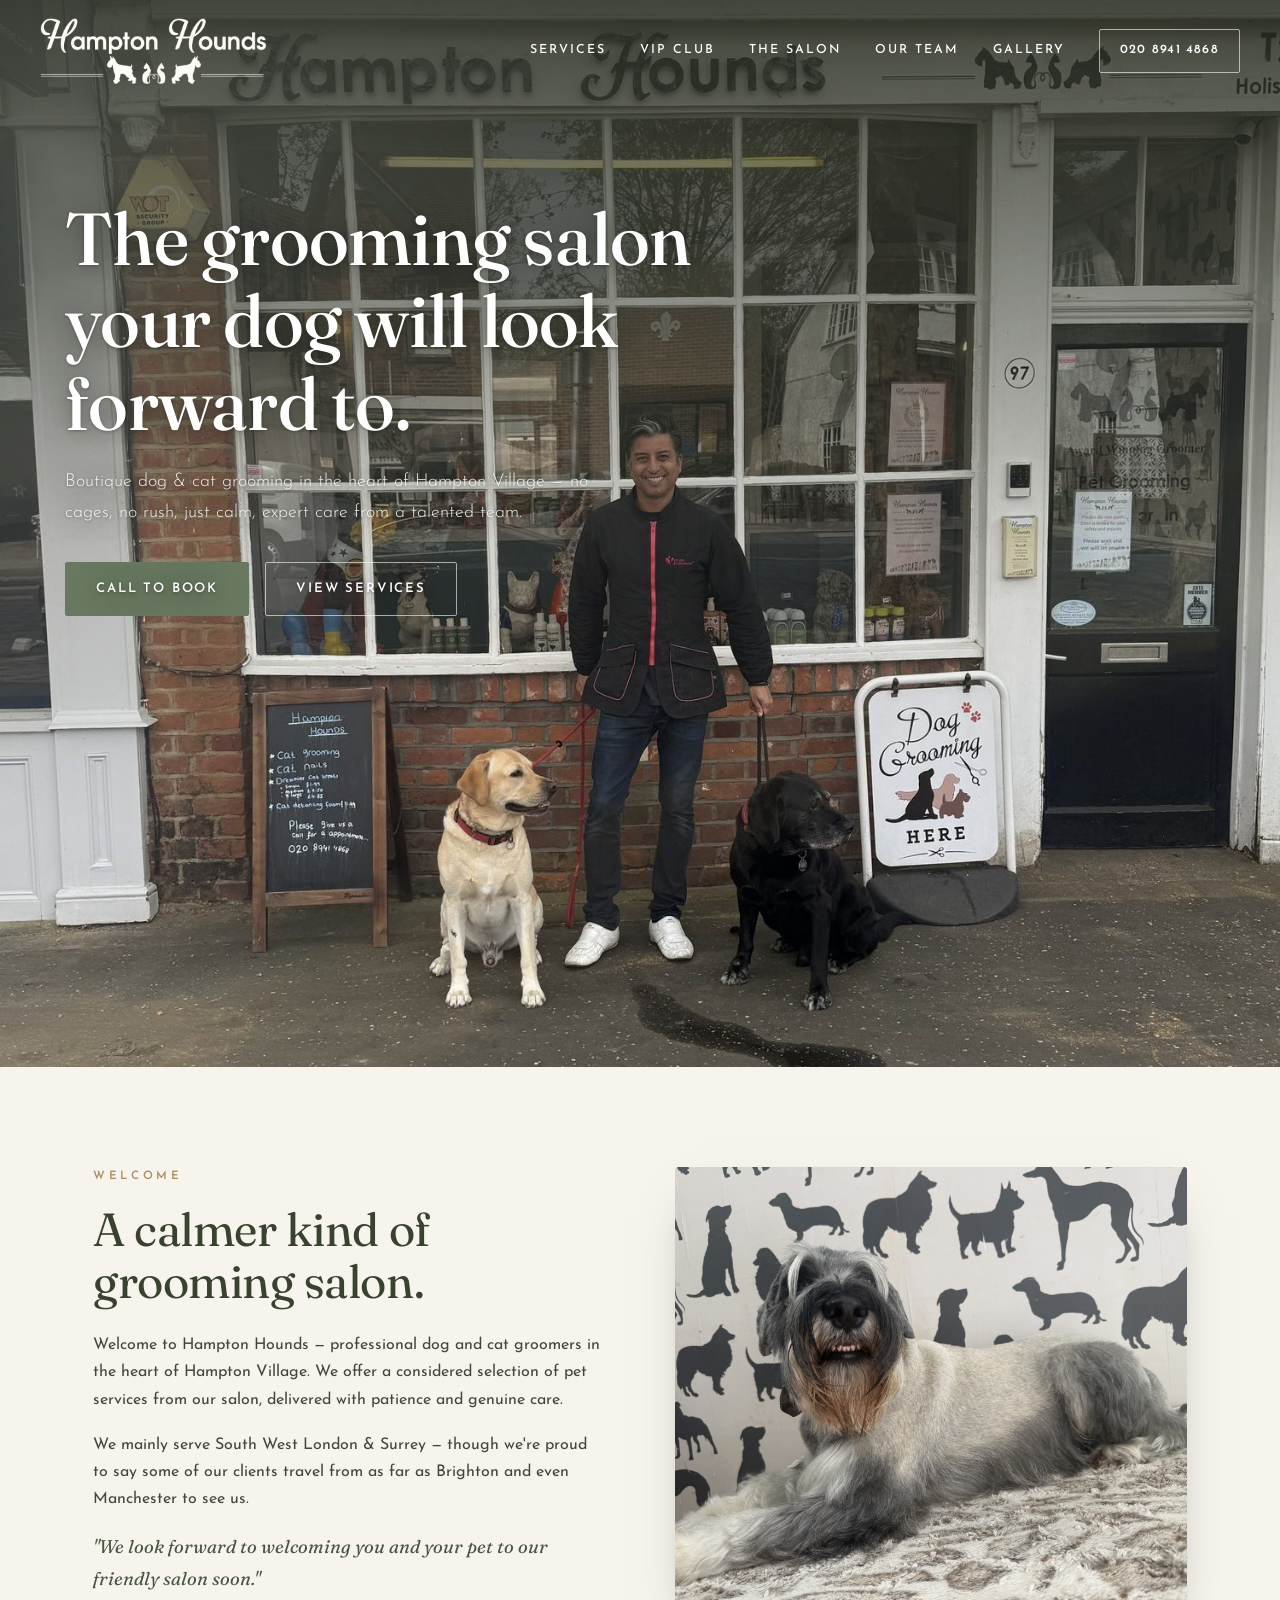
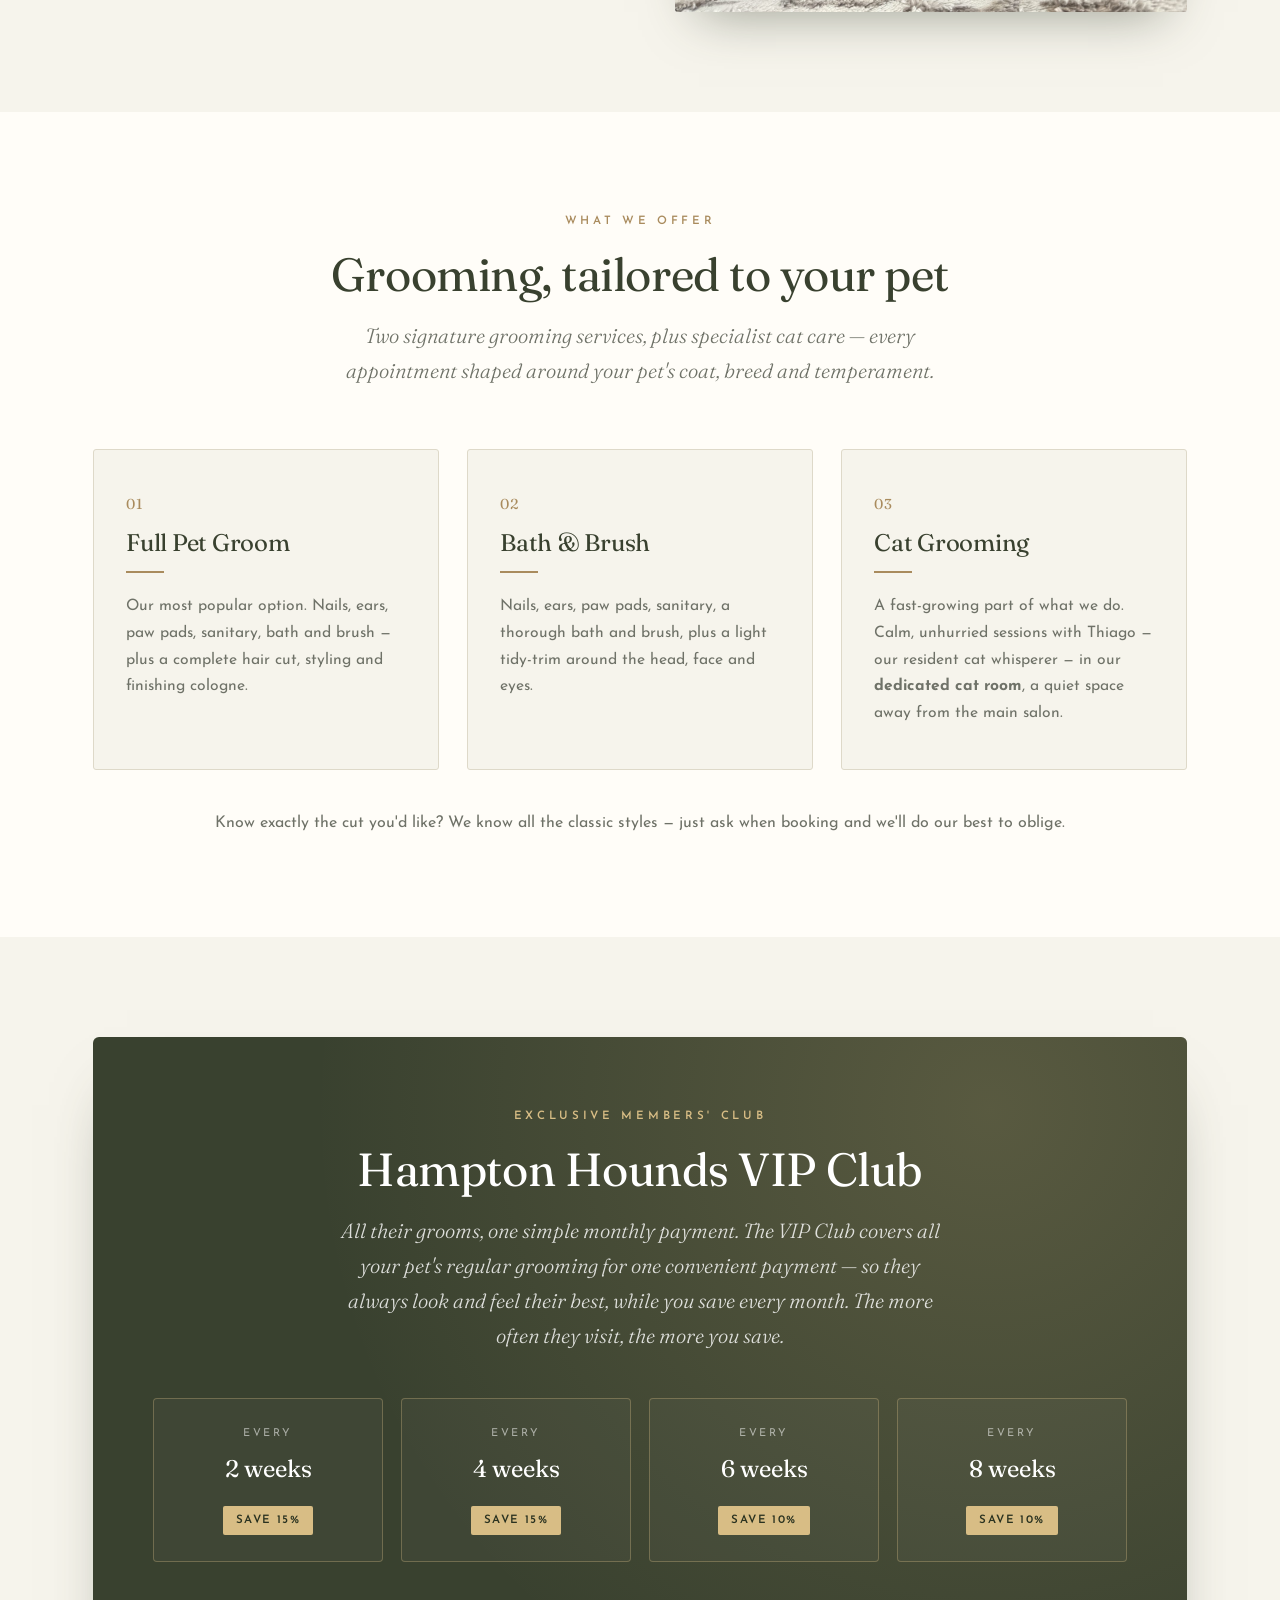
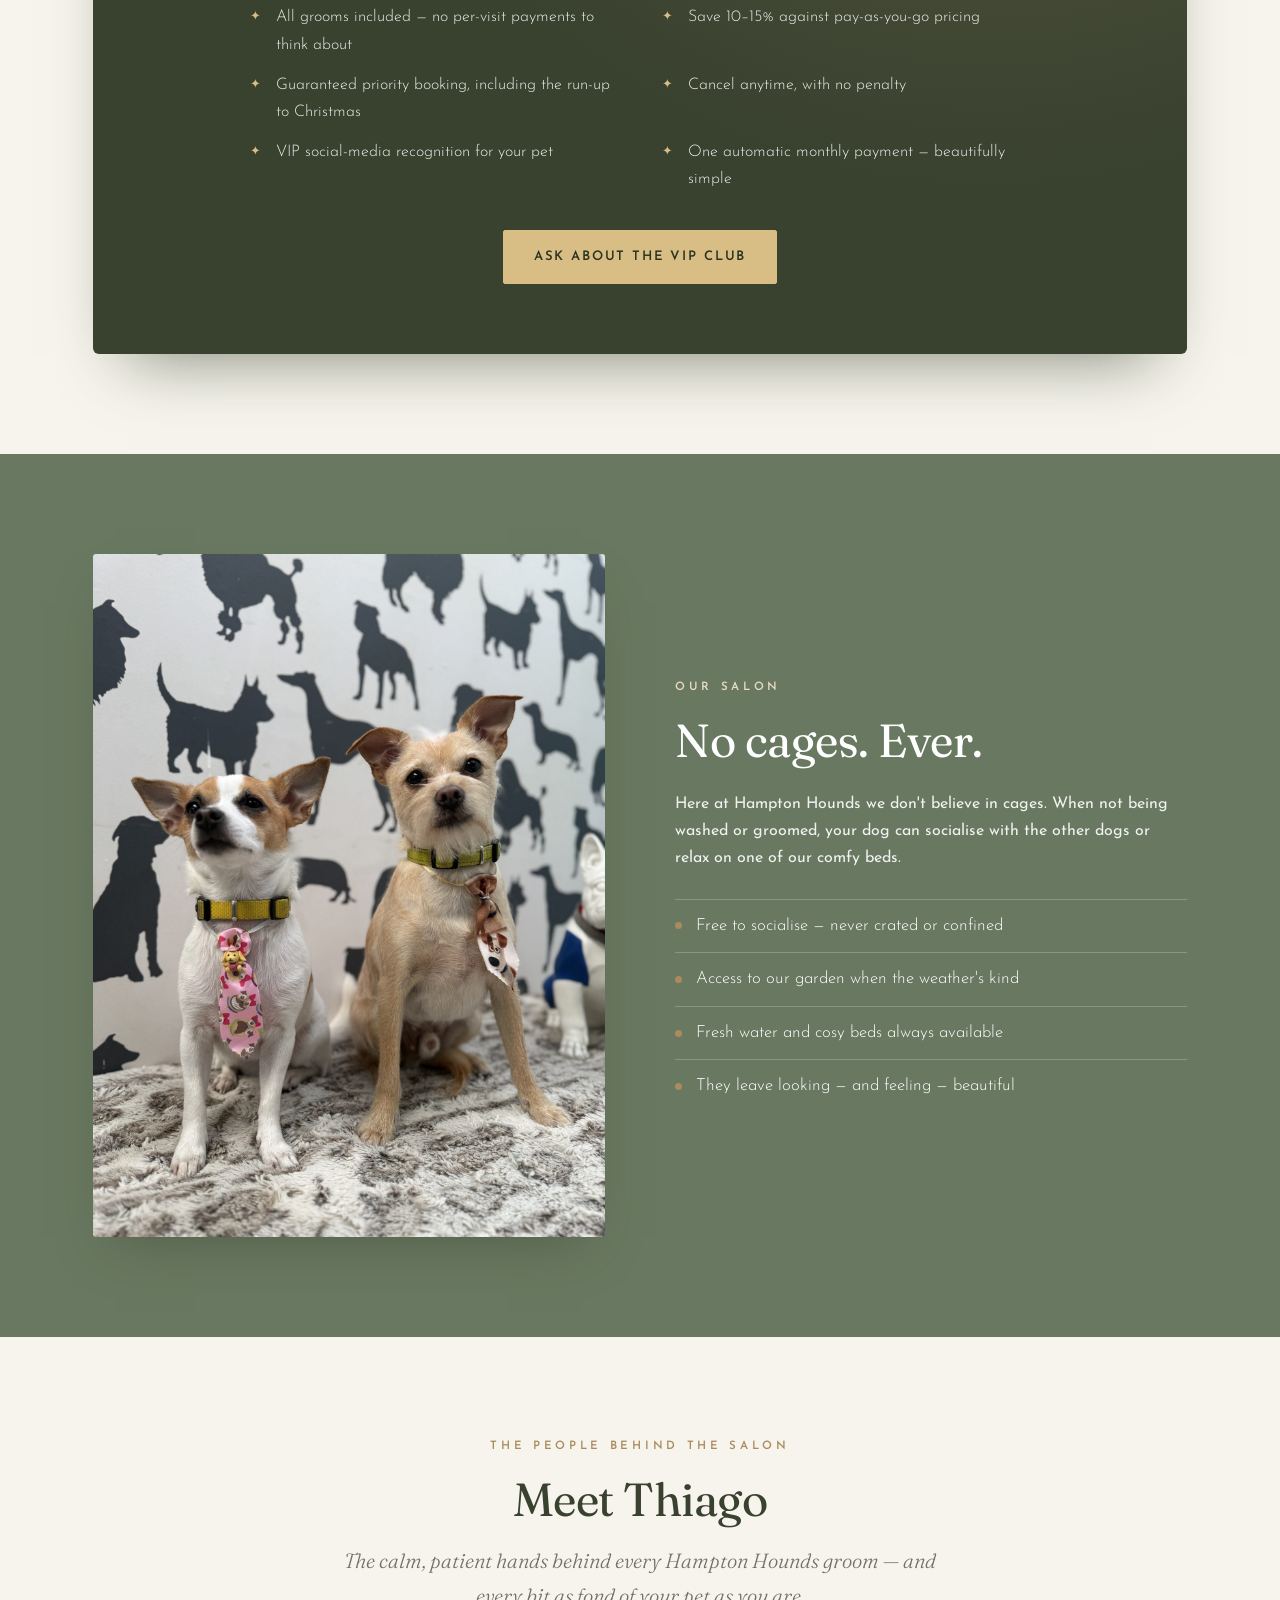
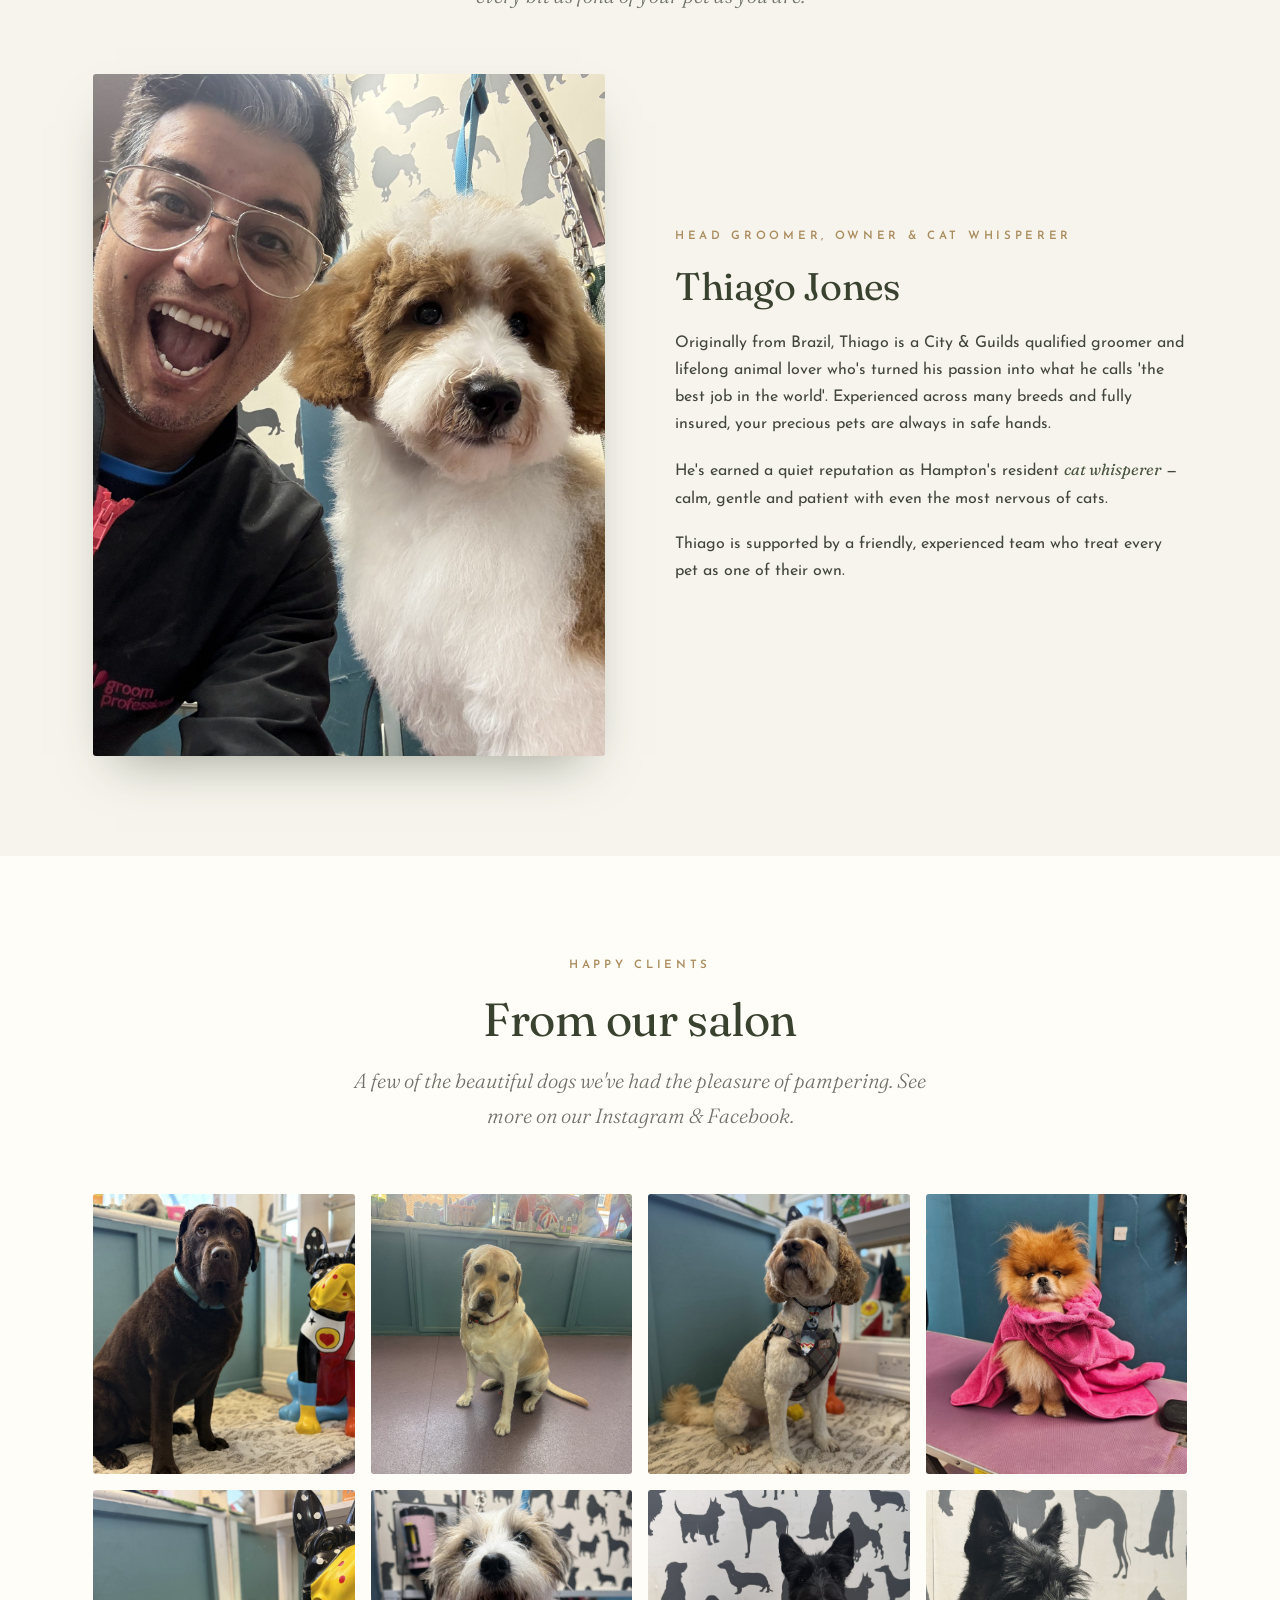
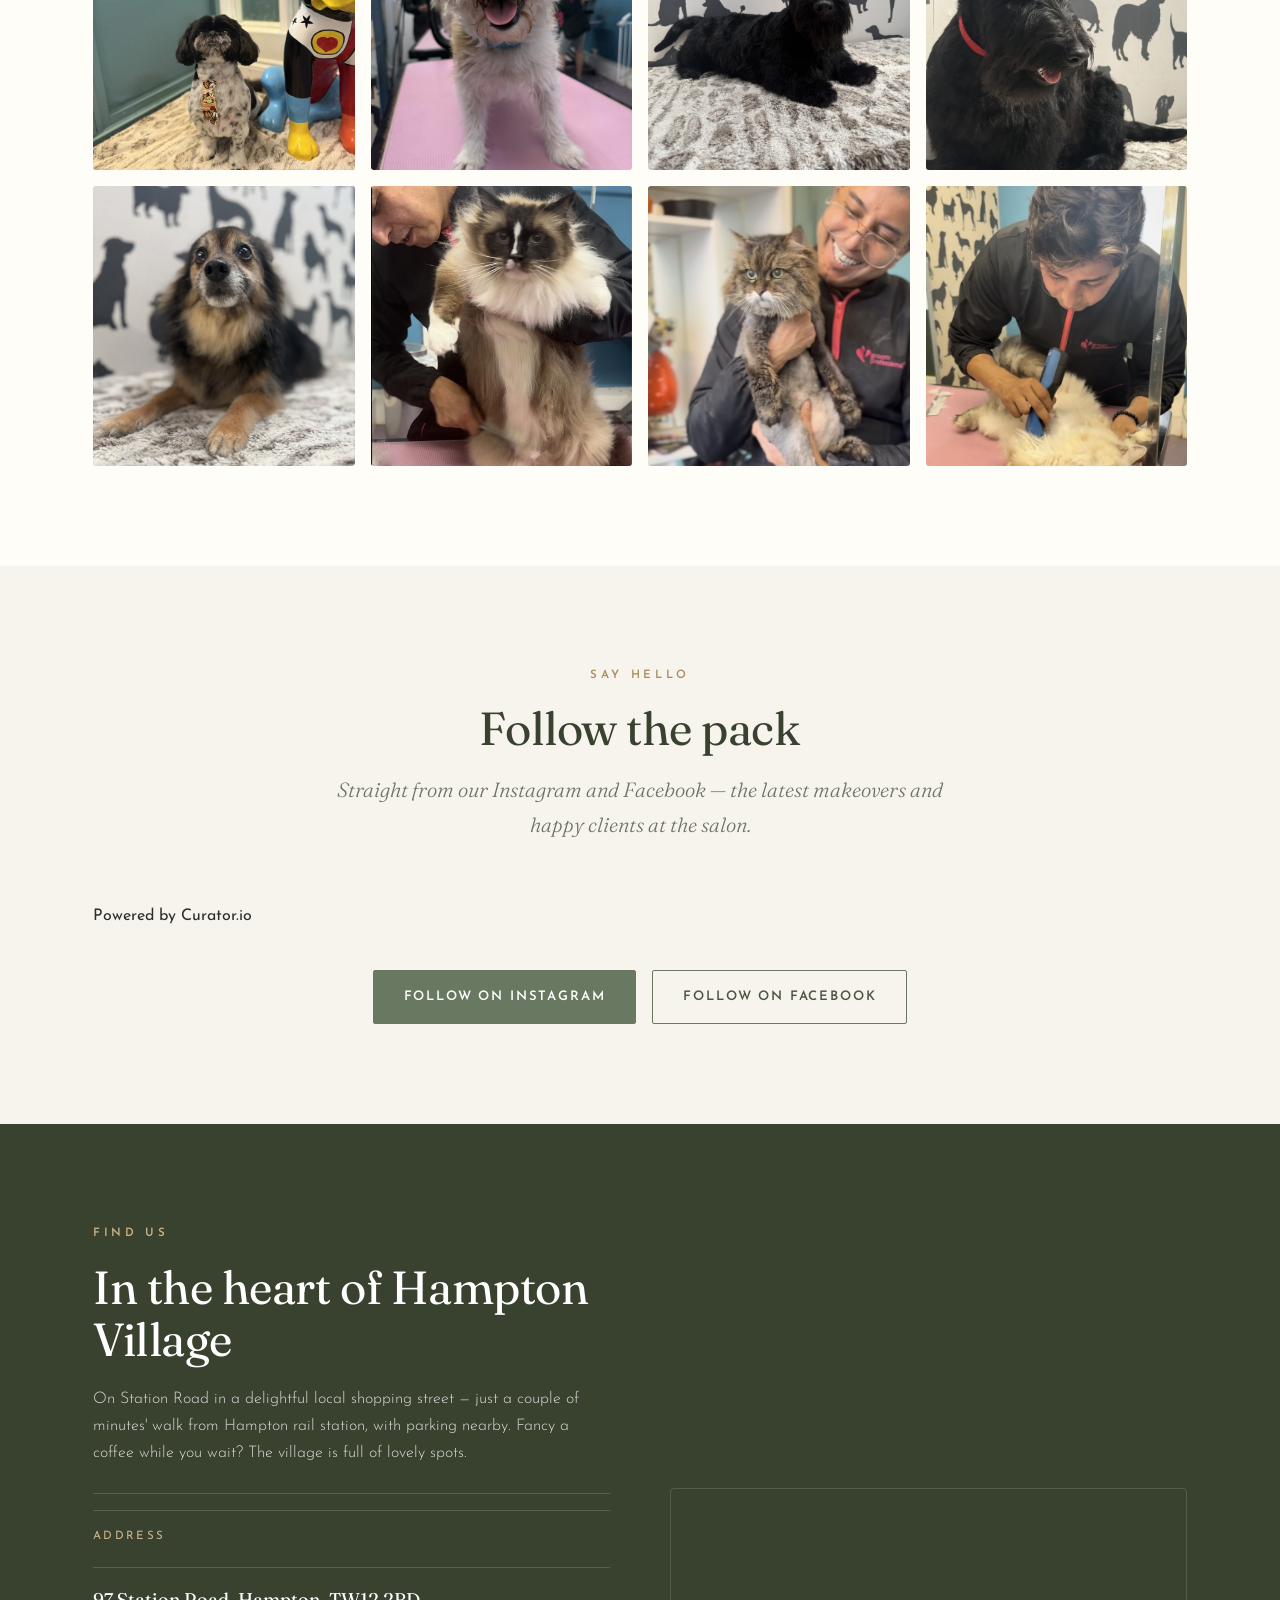
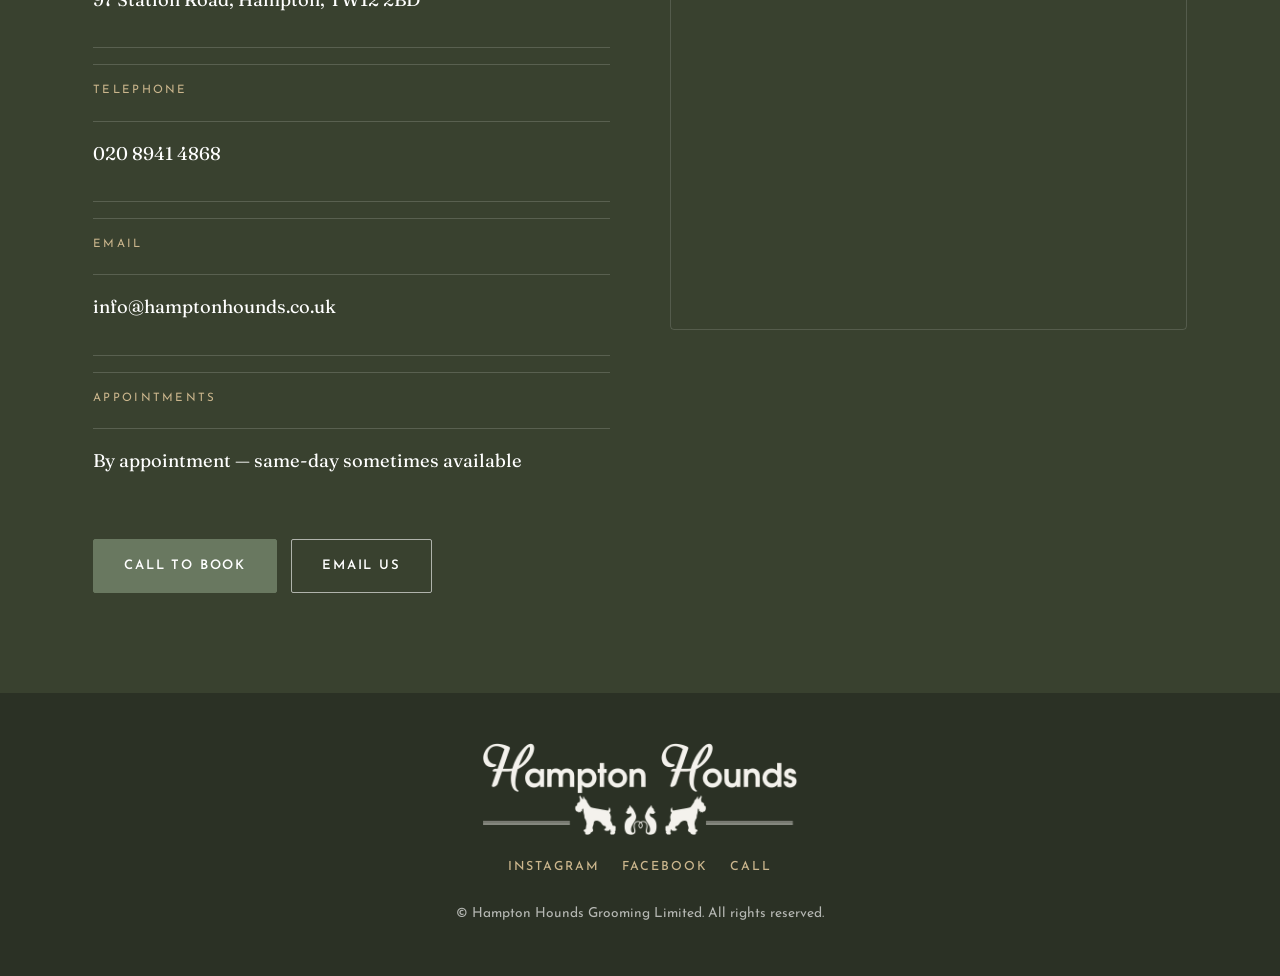
==== commit ff850623: "Go live: promote redesign to root, retire old GoDaddy-mirror site The premium single-page redesign i" ====
--- a/index.html
+++ b/index.html
@@ -1,106 +1,455 @@
- <!DOCTYPE html><html lang="en" dir="ltr" data-tcc-ignore=""><head><title>Hampton Hounds</title><meta http-equiv="content-type" content="text/html; charset=UTF-8"><meta http-equiv="X-UA-Compatible" content="IE=edge,chrome=1"><link rel="stylesheet" type="text/css" href="site.css"><meta http-equiv="Content-Location" content="index.html"><meta name="generator" content="Starfield Technologies; Go Daddy Website Builder 7.0.5350"><meta name="description" content="Dog Grooming - Hampton"><meta property="og:type" content="website"><meta property="og:title" content="Hampton Hounds"><meta property="og:site_name" content="Hampton Hounds"><meta property="og:url" content="http://www.hamptonhounds.co.uk/index.html"><meta property="og:description" content="Dog Grooming - Hampton"><meta property="og:image" content="images/salon-interior.jpg"><meta property="og:locale" content="en_GB"></head><body><style data-inline-fonts>/* vietnamese */
-@font-face {
-  font-family: 'Josefin Sans';
-  font-style: normal;
-  font-weight: 100;
-  src: url(https://img1.wsimg.com/gfonts/s/josefinsans/v34/Qw3aZQNVED7rKGKxtqIqX5EUAnx4RHw.woff2) format('woff2');
-  unicode-range: U+0102-0103, U+0110-0111, U+0128-0129, U+0168-0169, U+01A0-01A1, U+01AF-01B0, U+0300-0301, U+0303-0304, U+0308-0309, U+0323, U+0329, U+1EA0-1EF9, U+20AB;
-}/* latin-ext */
-@font-face {
-  font-family: 'Josefin Sans';
-  font-style: normal;
-  font-weight: 100;
-  src: url(https://img1.wsimg.com/gfonts/s/josefinsans/v34/Qw3aZQNVED7rKGKxtqIqX5EUA3x4RHw.woff2) format('woff2');
-  unicode-range: U+0100-02BA, U+02BD-02C5, U+02C7-02CC, U+02CE-02D7, U+02DD-02FF, U+0304, U+0308, U+0329, U+1D00-1DBF, U+1E00-1E9F, U+1EF2-1EFF, U+2020, U+20A0-20AB, U+20AD-20C0, U+2113, U+2C60-2C7F, U+A720-A7FF;
-}/* latin */
-@font-face {
-  font-family: 'Josefin Sans';
-  font-style: normal;
-  font-weight: 100;
-  src: url(https://img1.wsimg.com/gfonts/s/josefinsans/v34/Qw3aZQNVED7rKGKxtqIqX5EUDXx4.woff2) format('woff2');
-  unicode-range: U+0000-00FF, U+0131, U+0152-0153, U+02BB-02BC, U+02C6, U+02DA, U+02DC, U+0304, U+0308, U+0329, U+2000-206F, U+20AC, U+2122, U+2191, U+2193, U+2212, U+2215, U+FEFF, U+FFFD;
-}/* vietnamese */
-@font-face {
-  font-family: 'Josefin Sans';
-  font-style: normal;
-  font-weight: 300;
-  src: url(https://img1.wsimg.com/gfonts/s/josefinsans/v34/Qw3aZQNVED7rKGKxtqIqX5EUAnx4RHw.woff2) format('woff2');
-  unicode-range: U+0102-0103, U+0110-0111, U+0128-0129, U+0168-0169, U+01A0-01A1, U+01AF-01B0, U+0300-0301, U+0303-0304, U+0308-0309, U+0323, U+0329, U+1EA0-1EF9, U+20AB;
-}/* latin-ext */
-@font-face {
-  font-family: 'Josefin Sans';
-  font-style: normal;
-  font-weight: 300;
-  src: url(https://img1.wsimg.com/gfonts/s/josefinsans/v34/Qw3aZQNVED7rKGKxtqIqX5EUA3x4RHw.woff2) format('woff2');
-  unicode-range: U+0100-02BA, U+02BD-02C5, U+02C7-02CC, U+02CE-02D7, U+02DD-02FF, U+0304, U+0308, U+0329, U+1D00-1DBF, U+1E00-1E9F, U+1EF2-1EFF, U+2020, U+20A0-20AB, U+20AD-20C0, U+2113, U+2C60-2C7F, U+A720-A7FF;
-}/* latin */
-@font-face {
-  font-family: 'Josefin Sans';
-  font-style: normal;
-  font-weight: 300;
-  src: url(https://img1.wsimg.com/gfonts/s/josefinsans/v34/Qw3aZQNVED7rKGKxtqIqX5EUDXx4.woff2) format('woff2');
-  unicode-range: U+0000-00FF, U+0131, U+0152-0153, U+02BB-02BC, U+02C6, U+02DA, U+02DC, U+0304, U+0308, U+0329, U+2000-206F, U+20AC, U+2122, U+2191, U+2193, U+2212, U+2215, U+FEFF, U+FFFD;
-}/* vietnamese */
-@font-face {
-  font-family: 'Josefin Sans';
-  font-style: normal;
-  font-weight: 400;
-  src: url(https://img1.wsimg.com/gfonts/s/josefinsans/v34/Qw3aZQNVED7rKGKxtqIqX5EUAnx4RHw.woff2) format('woff2');
-  unicode-range: U+0102-0103, U+0110-0111, U+0128-0129, U+0168-0169, U+01A0-01A1, U+01AF-01B0, U+0300-0301, U+0303-0304, U+0308-0309, U+0323, U+0329, U+1EA0-1EF9, U+20AB;
-}/* latin-ext */
-@font-face {
-  font-family: 'Josefin Sans';
-  font-style: normal;
-  font-weight: 400;
-  src: url(https://img1.wsimg.com/gfonts/s/josefinsans/v34/Qw3aZQNVED7rKGKxtqIqX5EUA3x4RHw.woff2) format('woff2');
-  unicode-range: U+0100-02BA, U+02BD-02C5, U+02C7-02CC, U+02CE-02D7, U+02DD-02FF, U+0304, U+0308, U+0329, U+1D00-1DBF, U+1E00-1E9F, U+1EF2-1EFF, U+2020, U+20A0-20AB, U+20AD-20C0, U+2113, U+2C60-2C7F, U+A720-A7FF;
-}/* latin */
-@font-face {
-  font-family: 'Josefin Sans';
-  font-style: normal;
-  font-weight: 400;
-  src: url(https://img1.wsimg.com/gfonts/s/josefinsans/v34/Qw3aZQNVED7rKGKxtqIqX5EUDXx4.woff2) format('woff2');
-  unicode-range: U+0000-00FF, U+0131, U+0152-0153, U+02BB-02BC, U+02C6, U+02DA, U+02DC, U+0304, U+0308, U+0329, U+2000-206F, U+20AC, U+2122, U+2191, U+2193, U+2212, U+2215, U+FEFF, U+FFFD;
-}/* vietnamese */
-@font-face {
-  font-family: 'Josefin Sans';
-  font-style: normal;
-  font-weight: 600;
-  src: url(https://img1.wsimg.com/gfonts/s/josefinsans/v34/Qw3aZQNVED7rKGKxtqIqX5EUAnx4RHw.woff2) format('woff2');
-  unicode-range: U+0102-0103, U+0110-0111, U+0128-0129, U+0168-0169, U+01A0-01A1, U+01AF-01B0, U+0300-0301, U+0303-0304, U+0308-0309, U+0323, U+0329, U+1EA0-1EF9, U+20AB;
-}/* latin-ext */
-@font-face {
-  font-family: 'Josefin Sans';
-  font-style: normal;
-  font-weight: 600;
-  src: url(https://img1.wsimg.com/gfonts/s/josefinsans/v34/Qw3aZQNVED7rKGKxtqIqX5EUA3x4RHw.woff2) format('woff2');
-  unicode-range: U+0100-02BA, U+02BD-02C5, U+02C7-02CC, U+02CE-02D7, U+02DD-02FF, U+0304, U+0308, U+0329, U+1D00-1DBF, U+1E00-1E9F, U+1EF2-1EFF, U+2020, U+20A0-20AB, U+20AD-20C0, U+2113, U+2C60-2C7F, U+A720-A7FF;
-}/* latin */
-@font-face {
-  font-family: 'Josefin Sans';
-  font-style: normal;
-  font-weight: 600;
-  src: url(https://img1.wsimg.com/gfonts/s/josefinsans/v34/Qw3aZQNVED7rKGKxtqIqX5EUDXx4.woff2) format('woff2');
-  unicode-range: U+0000-00FF, U+0131, U+0152-0153, U+02BB-02BC, U+02C6, U+02DA, U+02DC, U+0304, U+0308, U+0329, U+2000-206F, U+20AC, U+2122, U+2191, U+2193, U+2212, U+2215, U+FEFF, U+FFFD;
-}/* vietnamese */
-@font-face {
-  font-family: 'Josefin Sans';
-  font-style: normal;
-  font-weight: 700;
-  src: url(https://img1.wsimg.com/gfonts/s/josefinsans/v34/Qw3aZQNVED7rKGKxtqIqX5EUAnx4RHw.woff2) format('woff2');
-  unicode-range: U+0102-0103, U+0110-0111, U+0128-0129, U+0168-0169, U+01A0-01A1, U+01AF-01B0, U+0300-0301, U+0303-0304, U+0308-0309, U+0323, U+0329, U+1EA0-1EF9, U+20AB;
-}/* latin-ext */
-@font-face {
-  font-family: 'Josefin Sans';
-  font-style: normal;
-  font-weight: 700;
-  src: url(https://img1.wsimg.com/gfonts/s/josefinsans/v34/Qw3aZQNVED7rKGKxtqIqX5EUA3x4RHw.woff2) format('woff2');
-  unicode-range: U+0100-02BA, U+02BD-02C5, U+02C7-02CC, U+02CE-02D7, U+02DD-02FF, U+0304, U+0308, U+0329, U+1D00-1DBF, U+1E00-1E9F, U+1EF2-1EFF, U+2020, U+20A0-20AB, U+20AD-20C0, U+2113, U+2C60-2C7F, U+A720-A7FF;
-}/* latin */
-@font-face {
-  font-family: 'Josefin Sans';
-  font-style: normal;
-  font-weight: 700;
-  src: url(https://img1.wsimg.com/gfonts/s/josefinsans/v34/Qw3aZQNVED7rKGKxtqIqX5EUDXx4.woff2) format('woff2');
-  unicode-range: U+0000-00FF, U+0131, U+0152-0153, U+02BB-02BC, U+02C6, U+02DA, U+02DC, U+0304, U+0308, U+0329, U+2000-206F, U+20AC, U+2122, U+2191, U+2193, U+2212, U+2215, U+FEFF, U+FFFD;
-}</style><style type="text/css"> #wsb-element-c8925bc2-b7f0-4de1-95e9-ce014dd3b19c{top:9.22px;left:8px;position:absolute;z-index:47}#wsb-element-c8925bc2-b7f0-4de1-95e9-ce014dd3b19c .txt{width:975px;height:114px}#wsb-element-b8aa21da-f40f-4d5b-854c-51308a48b875{top:31px;left:105px;position:absolute;z-index:17}#wsb-element-b8aa21da-f40f-4d5b-854c-51308a48b875 .txt{width:483px;height:20px}#wsb-element-cee0f3d6-33c8-4ac3-b6b4-c292b3354a67{top:851px;left:371px;position:absolute;z-index:33}#wsb-element-cee0f3d6-33c8-4ac3-b6b4-c292b3354a67 .wsb-image-inner{}#wsb-element-cee0f3d6-33c8-4ac3-b6b4-c292b3354a67 .wsb-image-inner div{width:251px;height:147px;position:relative;overflow:hidden}#wsb-element-cee0f3d6-33c8-4ac3-b6b4-c292b3354a67 img{position:absolute}#wsb-element-be9ec740-720f-4aee-b44b-871821cffad1{top:851px;left:702px;position:absolute;z-index:34}#wsb-element-be9ec740-720f-4aee-b44b-871821cffad1 .wsb-image-inner{}#wsb-element-be9ec740-720f-4aee-b44b-871821cffad1 .wsb-image-inner div{width:251px;height:147px;position:relative;overflow:hidden}#wsb-element-be9ec740-720f-4aee-b44b-871821cffad1 img{position:absolute}#wsb-element-3fd50761-def7-4286-9d4e-845f27e5b769{top:675px;left:10.5px;position:absolute;z-index:9}#wsb-element-3fd50761-def7-4286-9d4e-845f27e5b769 .txt{width:973px;height:132px}#wsb-element-27af9581-10be-4bd4-851e-f51530aaf020{top:1021px;left:32.5px;position:absolute;z-index:26}#wsb-element-27af9581-10be-4bd4-851e-f51530aaf020 .txt{width:270px;height:34px}#wsb-element-166d0d99-770c-4295-b212-a9a6385f6b67{top:633px;left:-2px;position:absolute;z-index:7}#wsb-element-166d0d99-770c-4295-b212-a9a6385f6b67 .wsb-shape{width:998px;height:126px;box-sizing:content-box;-moz-box-sizing:content-box}#wsb-element-3d2392ac-d7a5-4fc8-a89d-70bf74e679a8{top:232px;left:60.5px;position:absolute;z-index:50}#wsb-element-3d2392ac-d7a5-4fc8-a89d-70bf74e679a8 .txt{width:476px;height:312px}#wsb-element-2200ab7e-93c3-4652-ae64-6d849844aa3c{top:774px;left:355px;position:absolute;z-index:29}#wsb-element-2200ab7e-93c3-4652-ae64-6d849844aa3c .txt{width:284px;height:48px}#wsb-element-992cf5c7-d88d-4d8f-9c2a-bb60296f8ffe{top:767px;left:327px;position:absolute;z-index:28}#wsb-element-992cf5c7-d88d-4d8f-9c2a-bb60296f8ffe .wsb-line-element{width:34px;height:293px}#wsb-element-71fc59d1-7df5-4849-a081-13097cfcacbd{top:567px;left:60.5px;position:absolute;z-index:87}#wsb-element-71fc59d1-7df5-4849-a081-13097cfcacbd .txt{width:873px;height:53px}#wsb-element-5d78a039-1f32-407c-accd-97ad78f7c8d8{top:768px;left:660px;position:absolute;z-index:6}#wsb-element-5d78a039-1f32-407c-accd-97ad78f7c8d8 .wsb-line-element{width:34px;height:293px}#wsb-element-447d4f82-6ffd-4434-869b-f10536b42891{top:774px;left:25.5px;position:absolute;z-index:24}#wsb-element-447d4f82-6ffd-4434-869b-f10536b42891 .txt{width:284px;height:48px}#wsb-element-252a61b3-4c53-42ee-9fb1-ef73de5055aa{top:1021px;left:702px;position:absolute;z-index:36}#wsb-element-252a61b3-4c53-42ee-9fb1-ef73de5055aa .txt{width:252px;height:34px}#wsb-element-f58024ef-ebe2-4cbc-ab62-d4b1d97c1bb9{top:1021px;left:371px;position:absolute;z-index:35}#wsb-element-f58024ef-ebe2-4cbc-ab62-d4b1d97c1bb9 .txt{width:256px;height:34px}#wsb-element-4c73518c-d370-40c1-82a6-fdf87be3574a{top:232px;left:572px;position:absolute;z-index:79}#wsb-element-4c73518c-d370-40c1-82a6-fdf87be3574a .wsb-image-inner{}#wsb-element-4c73518c-d370-40c1-82a6-fdf87be3574a .wsb-image-inner div{width:359px;height:277.21px;position:relative;overflow:hidden}#wsb-element-4c73518c-d370-40c1-82a6-fdf87be3574a img{position:absolute}#wsb-element-31243c1c-688b-44af-b259-5b60ce2c5e8d{top:1136px;left:42px;position:absolute;z-index:37}#wsb-element-31243c1c-688b-44af-b259-5b60ce2c5e8d .txt{width:896px;height:39px}#wsb-element-9a890820-31a9-40d0-bb97-7ce2f3f7a54d{top:151px;left:-29.5px;position:absolute;z-index:46}#wsb-element-9a890820-31a9-40d0-bb97-7ce2f3f7a54d{width:1056px;height:44px}#wsb-element-7b053a2b-beee-424a-b9fe-099dcff3d764{top:158px;left:0px;position:absolute;z-index:38}#wsb-element-7b053a2b-beee-424a-b9fe-099dcff3d764 .wsb-line-element{width:997px;height:20px}#wsb-element-fb1449bb-3996-4b82-86bb-b91e1e87a894{top:774px;left:683.5px;position:absolute;z-index:31}#wsb-element-fb1449bb-3996-4b82-86bb-b91e1e87a894 .txt{width:289px;height:48px}#wsb-element-6063041d-e2cf-47b6-be7c-2b31c9f7a216{top:25px;left:305px;position:absolute;z-index:49}#wsb-element-6063041d-e2cf-47b6-be7c-2b31c9f7a216 .wsb-image-inner{}#wsb-element-6063041d-e2cf-47b6-be7c-2b31c9f7a216 .wsb-image-inner div{width:416px;height:98.22px;position:relative;overflow:hidden}#wsb-element-6063041d-e2cf-47b6-be7c-2b31c9f7a216 img{position:absolute}#wsb-element-17329397-91cf-4866-95eb-1a04aaab7e1e{top:851px;left:42px;position:absolute;z-index:25}#wsb-element-17329397-91cf-4866-95eb-1a04aaab7e1e .wsb-image-inner{}#wsb-element-17329397-91cf-4866-95eb-1a04aaab7e1e .wsb-image-inner div{width:251px;height:147px;position:relative;overflow:hidden}#wsb-element-17329397-91cf-4866-95eb-1a04aaab7e1e img{position:absolute} </style><div class="wsb-canvas body" style="background-color: #ffffff; background-image: url(images/site-background.jpg); background-position-x: center; background-position-y: top; background-position: center top; background-repeat: repeat; position: fixed; top: 0; bottom: 0; left: 0; right: 0; width: 100%; height: 100%; overflow: hidden;"><div class="wsb-canvas-page-container" style="position: absolute; top: 0; bottom: 0; left: 0; right: 0; width: 100%; height: 100%; overflow: auto;"><div id="wsb-canvas-template-page" class="wsb-canvas-page page" style="height: 1190px; margin: auto; width: 997px; background-color: #ffffff; position: relative; margin-top: 10px"><div id="wsb-canvas-template-container" style="position: absolute;"> <div id="wsb-element-c8925bc2-b7f0-4de1-95e9-ce014dd3b19c" class="wsb-element-text" data-type="element"> <div class="txt "><div class="editor_logo" style="text-align: center;"><br></div></div> </div><div id="wsb-element-cee0f3d6-33c8-4ac3-b6b4-c292b3354a67" class="wsb-element-image" data-type="element"> <div class="wsb-image-inner "><div class="img_small"><img src="images/home-hero-1.jpg" style="vertical-align:middle;width:251px;height:147px;"></div></div> </div><div id="wsb-element-be9ec740-720f-4aee-b44b-871821cffad1" class="wsb-element-image" data-type="element"> <div class="wsb-image-inner "><div class="img_small"><img src="images/home-hero-2.jpg" style="vertical-align:middle;width:251px;height:147px;"></div></div> </div><div id="wsb-element-3fd50761-def7-4286-9d4e-845f27e5b769" class="wsb-element-text" data-type="element"> <div class="txt "><h1 style="text-align: center;"><span style="color: rgb(255, 255, 255);"><span style="font-size: 36px;">Family run grooming salon in the heart of Hampton Village</span></span><br></h1></div> </div><div id="wsb-element-27af9581-10be-4bd4-851e-f51530aaf020" class="wsb-element-text" data-type="element"> <div class="txt "><p style="text-align: center;">We are conveniently located<br></p></div> </div><div id="wsb-element-166d0d99-770c-4295-b212-a9a6385f6b67" class="wsb-element-shape" data-type="element"> <div class="wsb-shape shape_blue "></div> </div><div id="wsb-element-3d2392ac-d7a5-4fc8-a89d-70bf74e679a8" class="wsb-element-text" data-type="element"> <div class="txt "><p>Welcome To Hampton Hounds,&nbsp;professional dog and cat groomers in&nbsp;the heart of Hampton Village.<br></p><p><br></p><p>We offer a selection of pet services from&nbsp;our salon in Hampton Village, including pet&nbsp;grooming, doggy daycare/creche&nbsp;and&nbsp;home&nbsp;boarding. &nbsp;<br></p><p><br></p><p>We mainly serve SW London &amp; Surrey but we have some clients who come from&nbsp;as far as Brighton and even Manchester!<br></p><p><br></p><p>Give us a call on 020 8941 4868 to book your appointment now. &nbsp;<br></p></div> </div><div id="wsb-element-2200ab7e-93c3-4652-ae64-6d849844aa3c" class="wsb-element-text" data-type="element"> <div class="txt "><h2 style="text-align: center;">services<br></h2></div> </div><div id="wsb-element-992cf5c7-d88d-4d8f-9c2a-bb60296f8ffe" class="wsb-element-line" data-type="element"> <div class="wsb-line-element" style="width: 34px; height: 293px; border-left: 1px solid #697860;height: 293px;opacity: 1;filter: alpha(opacity=1);"></div> </div><div id="wsb-element-71fc59d1-7df5-4849-a081-13097cfcacbd" class="wsb-element-text" data-type="element"> <div class="txt "><p>We have a very active <a href="https://www.facebook.com/hamptonhoundsgrooming/" target="">Facebook</a> page with loads of&nbsp;great photos and <a href="https://www.facebook.com/pg/hamptonhoundsgrooming/reviews" target="">reviews</a> and follow us on <a href="https://www.instagram.com/hamptonhoundsgrooming/" target="">Instagram</a> for regular pics of our beautiful dogs. &nbsp;We look forward to seeing you at our friendly salon soon.<br></p></div> </div><div id="wsb-element-5d78a039-1f32-407c-accd-97ad78f7c8d8" class="wsb-element-line" data-type="element"> <div class="wsb-line-element" style="width: 34px; height: 293px; border-left: 1px solid #697860;height: 293px;opacity: 1;filter: alpha(opacity=1);"></div> </div><div id="wsb-element-447d4f82-6ffd-4434-869b-f10536b42891" class="wsb-element-text" data-type="element"> <div class="txt "><h2 style="text-align: center;">our salon<br></h2></div> </div><div id="wsb-element-252a61b3-4c53-42ee-9fb1-ef73de5055aa" class="wsb-element-text" data-type="element"> <div class="txt "><p style="text-align: center;">Meet our&nbsp;talented groomers<br></p></div> </div><div id="wsb-element-f58024ef-ebe2-4cbc-ab62-d4b1d97c1bb9" class="wsb-element-text" data-type="element"> <div class="txt "><p style="text-align: center;">We provide a great service</p></div> </div><div id="wsb-element-4c73518c-d370-40c1-82a6-fdf87be3574a" class="wsb-element-image" data-type="element"> <div class="wsb-image-inner "><div class="img"><img src="images/salon-interior.jpg" style="vertical-align:middle;width:359px;height:277px;"></div></div> </div><div id="wsb-element-31243c1c-688b-44af-b259-5b60ce2c5e8d" class="wsb-element-text" data-type="element"> <div class="txt "><h4 style="text-align: center;">97 Station Road, Hampton, TW12 2BD &nbsp; &nbsp; &nbsp; &nbsp; &nbsp; &nbsp; &nbsp; &nbsp; Phone: 020 8941 4868<br></h4></div> </div><div id="wsb-element-9a890820-31a9-40d0-bb97-7ce2f3f7a54d" class="wsb-element-navigation" data-type="element"> <div style="width: 1056px; height: 44px;" class="wsb-nav nav_theme nav-text-center nav-horizontal nav-btn-center nav-equal-width wsb-navigation-rendered-top-level-container" id="wsb-nav-9a890820-31a9-40d0-bb97-7ce2f3f7a54d"><style> #wsb-nav-9a890820-31a9-40d0-bb97-7ce2f3f7a54d.wsb-navigation-rendered-top-level-container ul > li:hover, #wsb-nav-9a890820-31a9-40d0-bb97-7ce2f3f7a54d.wsb-navigation-rendered-top-level-container ul > li:hover > a, #wsb-nav-9a890820-31a9-40d0-bb97-7ce2f3f7a54d.wsb-navigation-rendered-top-level-container ul > li.active:hover, #wsb-nav-9a890820-31a9-40d0-bb97-7ce2f3f7a54d.wsb-navigation-rendered-top-level-container ul > li.active > a:hover, #wsb-nav-9a890820-31a9-40d0-bb97-7ce2f3f7a54d.wsb-navigation-rendered-top-level-container ul > li.active .nav-subnav li:hover, #wsb-nav-9a890820-31a9-40d0-bb97-7ce2f3f7a54d.wsb-navigation-rendered-top-level-container ul > li.active .nav-subnav li:hover > a {background-color: !important;color: !important;} </style><ul class="wsb-navigation-rendered-top-level-menu "><li style="width: 20%" class="active"><a href="index.html" target="" data-title="Home" data-pageid="00000000-0000-0000-0000-000000073859" data-url="index.html">Home</a></li><li style="width: 20%"><a href="our-services.html" target="" data-title="Our Services" data-pageid="c4bcb2c0-4e8f-4026-9fbb-6f64a27bd061" data-url="our-services.html">Our Services</a></li><li style="width: 20%"><a href="our-salon.html" target="" data-title="Our Salon" data-pageid="2c65d28d-3bdf-4541-96ea-51f98c888c6e" data-url="our-salon.html">Our Salon</a></li><li style="width: 20%"><a href="about-us.html" target="" data-title="About us" data-pageid="c97b9022-ef3f-4fc1-941e-61907ef46e68" data-url="about-us.html">About us</a></li><li style="width: 20%"><a href="location.html" target="" data-title="Location" data-pageid="00000000-0000-0000-0000-000000074158" data-url="location.html">Location</a></li></ul></div> </div><div id="wsb-element-7b053a2b-beee-424a-b9fe-099dcff3d764" class="wsb-element-line" data-type="element"> <div class="wsb-line-element" style="width: 997px; height: 20px; width: 997px;border-top: 1px solid #cbc7b1;opacity: 1;filter: alpha(opacity=1);"></div> </div><div id="wsb-element-fb1449bb-3996-4b82-86bb-b91e1e87a894" class="wsb-element-text" data-type="element"> <div class="txt "><h2 style="text-align: center;">groomers</h2></div> </div><div id="wsb-element-6063041d-e2cf-47b6-be7c-2b31c9f7a216" class="wsb-element-image" data-type="element"> <div class="wsb-image-inner "><div class="img"><img src="images/groomer-with-dog.jpg" style="vertical-align:middle;width:416px;height:98px;"></div></div> </div><div id="wsb-element-17329397-91cf-4866-95eb-1a04aaab7e1e" class="wsb-element-image" data-type="element"> <div class="wsb-image-inner "><div class="img_small"><img src="images/salon-dogs.png" style="vertical-align:middle;width:251px;height:147px;"></div></div> </div> </div></div><div id="wsb-canvas-template-footer" class="wsb-canvas-page-footer footer" style="margin: auto; min-height:100px; height: 100px; width: 997px; position: relative;"><div id="wsb-canvas-template-footer-container" class="footer-container" style="position: absolute"> <div id="wsb-element-b8aa21da-f40f-4d5b-854c-51308a48b875" class="wsb-element-text" > <div class="txt "><div class="editor_copyright"><span style="color: rgb(105, 105, 105);">Copyright&nbsp;<span id="docs-internal-guid-6b31e76b-5048-0703-74fc-e8b0f373557a">©&nbsp;</span>Hampton Hounds&nbsp;Grooming Limited. All rights reserved.</span></div></div> </div> </div></div></div></div></body></html> +<!DOCTYPE html>
+<html lang="en">
+<head>
+<meta charset="UTF-8">
+<meta name="viewport" content="width=device-width, initial-scale=1.0">
+<title>Hampton Hounds — Boutique Dog & Cat Grooming, Hampton Village</title>
+<link rel="preconnect" href="https://fonts.googleapis.com">
+<link rel="preconnect" href="https://fonts.gstatic.com" crossorigin>
+<link href="https://fonts.googleapis.com/css2?family=Fraunces:ital,opsz,wght@0,9..144,400;0,9..144,500;0,9..144,600;1,9..144,400&family=Josefin+Sans:wght@300;400;500;600&display=swap" rel="stylesheet">
+<style>
+  :root{
+    --sage:#697860;
+    --sage-deep:#4a5642;
+    --forest:#39412f;
+    --cream:#f6f4ec;
+    --cream-2:#efece1;
+    --paper:#fffdf8;
+    --ink:#2c2e29;
+    --muted:#6f7268;
+    --brass:#a98b5d;
+    --gold:#d8bd85;
+    --line:#ded9c9;
+  }
+  *{box-sizing:border-box;margin:0;padding:0}
+  html{scroll-behavior:smooth}
+  body{
+    font-family:'Josefin Sans',system-ui,sans-serif;
+    color:var(--ink);
+    background:var(--cream);
+    line-height:1.7;
+    font-weight:400;
+    -webkit-font-smoothing:antialiased;
+  }
+  h1,h2,h3,.serif{font-family:'Fraunces',Georgia,serif;font-weight:400;line-height:1.12;letter-spacing:-.01em}
+  img{max-width:100%;display:block}
+  a{color:inherit;text-decoration:none}
+  .wrap{max-width:1150px;margin:0 auto;padding:0 28px}
+  .eyebrow{
+    font-size:.72rem;letter-spacing:.32em;text-transform:uppercase;
+    color:var(--brass);font-weight:600;margin-bottom:18px;
+  }
+  .btn{
+    display:inline-block;font-family:'Josefin Sans',sans-serif;font-weight:600;
+    font-size:.82rem;letter-spacing:.14em;text-transform:uppercase;
+    padding:15px 30px;border-radius:2px;transition:.25s;cursor:pointer;
+  }
+  .btn-primary{background:var(--sage);color:#fff;border:1px solid var(--sage)}
+  .btn-primary:hover{background:var(--sage-deep);border-color:var(--sage-deep)}
+  .btn-ghost{background:transparent;color:#fff;border:1px solid rgba(255,255,255,.6)}
+  .btn-ghost:hover{background:rgba(255,255,255,.12);border-color:#fff}
+  .btn-dark{background:transparent;color:var(--sage-deep);border:1px solid var(--sage)}
+  .btn-dark:hover{background:var(--sage);color:#fff}
+  .btn-gold{background:var(--gold);color:#2a3220;border:1px solid var(--gold)}
+  .btn-gold:hover{background:#e8d1a0;border-color:#e8d1a0}
+
+  /* header */
+  header{
+    position:fixed;top:0;left:0;right:0;z-index:100;
+    display:flex;align-items:center;justify-content:space-between;
+    padding:18px 40px;transition:.3s;
+    background:rgba(246,244,236,.0);
+  }
+  header.scrolled{background:rgba(246,244,236,.94);box-shadow:0 1px 0 var(--line);backdrop-filter:blur(8px);padding:12px 40px}
+  .logo{display:block;line-height:0}
+  .logo-img{height:66px;width:auto;display:block;transition:height .3s}
+  .logo .logo-black{display:none}
+  header.scrolled .logo-img{height:50px}
+  header.scrolled .logo .logo-white{display:none}
+  header.scrolled .logo .logo-black{display:block}
+  @media(max-width:820px){.logo-img{height:48px}header.scrolled .logo-img{height:42px}}
+  nav{display:flex;align-items:center;gap:34px}
+  nav a.link{font-size:.78rem;letter-spacing:.16em;text-transform:uppercase;color:#fff;font-weight:500;transition:.2s}
+  header.scrolled nav a.link{color:var(--ink)}
+  nav a.link:hover{color:var(--brass)}
+  .call-btn{font-size:.78rem;letter-spacing:.1em;text-transform:uppercase;font-weight:600;
+    border:1px solid rgba(255,255,255,.6);color:#fff;padding:10px 20px;border-radius:2px;transition:.25s}
+  header.scrolled .call-btn{border-color:var(--sage);color:var(--sage-deep)}
+  .call-btn:hover{background:var(--sage);color:#fff;border-color:var(--sage)}
+  @media(max-width:820px){
+    nav .link{display:none}
+    header,header.scrolled{padding:14px 22px;background:rgba(246,244,236,.96);box-shadow:0 1px 0 var(--line);backdrop-filter:blur(8px)}
+    .logo .logo-white{display:none}
+    .logo .logo-black{display:block}
+    .call-btn{border-color:var(--sage);color:var(--sage-deep)}
+  }
+
+  /* hero — image scales to full window width, never cropped; forest colour pads below if short */
+  .hero{position:relative;background:var(--forest);color:#fff;padding:0}
+  .hero-img{display:block;width:100%;height:auto}
+  .hero-overlay{
+    position:absolute;inset:0;display:flex;align-items:flex-start;
+    background:linear-gradient(to bottom,rgba(31,36,25,.82) 0%,rgba(31,36,25,.45) 28%,rgba(31,36,25,.12) 52%,rgba(31,36,25,0) 78%);
+  }
+  .hero-inner{width:100%;max-width:1206px;margin:0 auto;padding:15vw 28px 64px}
+  .hero-text{max-width:760px;text-shadow:0 1px 24px rgba(28,32,22,.55),0 1px 3px rgba(28,32,22,.35)}
+  @media(max-width:820px){
+    .hero-overlay{position:static;background:linear-gradient(to bottom,rgba(31,36,25,.35),rgba(31,36,25,.92))}
+    .hero-inner{padding:26px 22px 46px}
+  }
+  .hero h1{font-size:clamp(2.6rem,6vw,4.6rem);margin:6px 0 22px;font-weight:500}
+  .hero p{font-size:1.12rem;max-width:540px;margin-bottom:34px;color:rgba(255,255,255,.92);font-weight:300}
+  .hero .btns{display:flex;gap:16px;flex-wrap:wrap}
+  .hero .eyebrow{color:#e9dcc4}
+
+  /* generic section */
+  section{padding:100px 0}
+  .center{text-align:center}
+  .section-head{max-width:620px;margin:0 auto 60px}
+  .center .eyebrow{margin-left:auto;margin-right:auto}
+  h2{font-size:clamp(2rem,4vw,2.9rem);color:var(--forest)}
+  .lead{font-size:1.28rem;color:var(--muted);font-weight:300;margin-top:18px;font-family:'Fraunces',serif;font-style:italic}
+
+  /* welcome split */
+  .split{display:grid;grid-template-columns:1fr 1fr;gap:70px;align-items:center}
+  .split img{border-radius:3px;box-shadow:0 24px 50px -24px rgba(57,65,47,.5);height:100%;object-fit:cover;min-height:380px}
+  .split p{margin-bottom:18px;color:#43463d}
+  @media(max-width:820px){.split{grid-template-columns:1fr;gap:34px}.split img{min-height:280px}}
+
+  /* services */
+  .services{background:var(--paper)}
+  .cards{display:grid;grid-template-columns:repeat(3,1fr);gap:28px}
+  @media(max-width:820px){.cards{grid-template-columns:1fr}}
+  .card{
+    background:var(--cream);border:1px solid var(--line);border-radius:3px;
+    padding:42px 32px;transition:.3s;position:relative;overflow:hidden;
+  }
+  .card:hover{transform:translateY(-5px);box-shadow:0 24px 44px -26px rgba(57,65,47,.45);border-color:var(--sage)}
+  .card .num{font-family:'Fraunces',serif;font-size:.9rem;color:var(--brass);letter-spacing:.1em}
+  .card h3{font-size:1.5rem;margin:14px 0 14px;color:var(--forest)}
+  .card p{color:var(--muted);font-size:.98rem}
+  .card .rule{width:38px;height:2px;background:var(--brass);margin:0 0 20px}
+
+  /* strip / usp */
+  .usp{background:var(--sage);color:#fff}
+  .usp .split p{color:rgba(255,255,255,.9)}
+  .usp h2{color:#fff}
+  .usp .eyebrow{color:#e9dcc4}
+  .usp-list{list-style:none;margin-top:26px}
+  .usp-list li{padding:12px 0;border-top:1px solid rgba(255,255,255,.22);font-size:1.05rem;display:flex;gap:14px;align-items:center;font-weight:300}
+  .usp-list li::before{content:'';width:7px;height:7px;background:var(--brass);border-radius:50%;flex:0 0 auto}
+
+  /* vip club */
+  .vip{background:var(--cream)}
+  .vip-panel{
+    background:var(--forest);border-radius:6px;padding:70px 60px;color:#fff;
+    position:relative;overflow:hidden;box-shadow:0 34px 64px -34px rgba(57,65,47,.65);
+  }
+  .vip-panel::before{content:'';position:absolute;inset:0;
+    background:radial-gradient(circle at 82% 8%,rgba(216,189,133,.20),transparent 55%);pointer-events:none}
+  .vip-panel>*{position:relative}
+  .vip .eyebrow{color:var(--gold)}
+  .vip-panel h2{color:#fff}
+  .tiers{display:grid;grid-template-columns:repeat(4,1fr);gap:18px;margin:44px 0 8px}
+  @media(max-width:820px){.tiers{grid-template-columns:1fr 1fr}.vip-panel{padding:48px 26px}}
+  .tier{border:1px solid rgba(216,189,133,.32);border-radius:4px;padding:26px 18px;text-align:center;background:rgba(255,255,255,.03)}
+  .tier .every{font-size:.68rem;letter-spacing:.24em;text-transform:uppercase;color:rgba(255,255,255,.55);margin-bottom:6px}
+  .tier .freq{font-family:'Fraunces',serif;font-size:1.5rem;color:#fff}
+  .tier .save{margin-top:16px;display:inline-block;font-size:.72rem;letter-spacing:.12em;text-transform:uppercase;
+    color:#2a3220;background:var(--gold);padding:5px 13px;border-radius:2px;font-weight:600}
+  .vip-benefits{list-style:none;display:grid;grid-template-columns:1fr 1fr;gap:13px 44px;margin:42px auto 36px;max-width:780px}
+  @media(max-width:820px){.vip-benefits{grid-template-columns:1fr}}
+  .vip-benefits li{padding-left:26px;position:relative;color:rgba(255,255,255,.9);font-weight:300}
+  .vip-benefits li::before{content:'✦';position:absolute;left:0;color:var(--gold);font-size:.8rem;top:2px}
+
+  /* team */
+  .team-grid{display:grid;grid-template-columns:1fr 1fr;gap:34px;margin-top:20px}
+  @media(max-width:820px){.team-grid{grid-template-columns:1fr}}
+  .member{background:var(--paper);border:1px solid var(--line);border-radius:3px;overflow:hidden;display:flex;flex-direction:column}
+  .member img{height:300px;width:100%;object-fit:cover;object-position:center 30%}
+  .member .body{padding:30px 32px}
+  .member h3{font-size:1.6rem;color:var(--forest)}
+  .member .role{font-size:.74rem;letter-spacing:.2em;text-transform:uppercase;color:var(--brass);font-weight:600;margin:6px 0 16px}
+  .member p{color:var(--muted);font-size:.98rem}
+
+  /* gallery */
+  .gallery{background:var(--paper)}
+  .grid-photos{display:grid;grid-template-columns:repeat(auto-fill,minmax(220px,1fr));gap:16px}
+  .grid-photos img{width:100%;height:280px;object-fit:cover;object-position:center 30%;border-radius:3px;transition:.4s;filter:saturate(.95)}
+  .grid-photos img:hover{filter:saturate(1.1);transform:scale(1.015)}
+  @media(max-width:820px){.grid-photos{grid-template-columns:1fr 1fr}.grid-photos img{height:190px}}
+
+  /* social */
+  .social{background:var(--cream)}
+  .ig-grid{display:grid;grid-template-columns:repeat(4,1fr);gap:10px;margin-bottom:36px}
+  .ig-grid img{width:100%;aspect-ratio:1;object-fit:cover;border-radius:3px;transition:.3s;display:block}
+  .ig-grid a:hover img{filter:brightness(1.08)}
+  @media(max-width:820px){.ig-grid{grid-template-columns:repeat(2,1fr);gap:8px}}
+  .social-btns{display:flex;gap:16px;justify-content:center;flex-wrap:wrap}
+
+  /* contact */
+  .contact{background:var(--forest);color:#fff}
+  .contact-grid{display:grid;grid-template-columns:1fr 1fr;gap:60px;align-items:center}
+  @media(max-width:820px){.contact-grid{grid-template-columns:1fr;gap:36px}}
+  .contact h2{color:#fff}
+  .contact .eyebrow{color:#cbb68d}
+  .info{margin-top:26px}
+  .info div{padding:16px 0;border-top:1px solid rgba(255,255,255,.16)}
+  .info .label{font-size:.72rem;letter-spacing:.2em;text-transform:uppercase;color:#cbb68d;margin-bottom:4px}
+  .info .val{font-size:1.15rem;font-family:'Fraunces',serif}
+  .contact .btns{margin-top:30px;display:flex;gap:14px;flex-wrap:wrap}
+  .map-card{border:1px solid rgba(255,255,255,.14);border-radius:4px;overflow:hidden;padding:0}
+  .map-card iframe{width:100%;height:440px;border:0;display:block}
+  @media(max-width:820px){.map-card iframe{height:320px}}
+
+  /* footer */
+  footer{background:#2b3125;color:rgba(255,255,255,.65);padding:50px 0;text-align:center;font-size:.86rem}
+  .footer-logo{height:92px;width:auto;margin:0 auto 22px;display:block;opacity:.95}
+  .socials{display:flex;gap:22px;justify-content:center;margin:18px 0 24px}
+  .socials a{font-size:.78rem;letter-spacing:.16em;text-transform:uppercase;color:#cbb68d;font-weight:500}
+  .socials a:hover{color:#fff}
+
+</style>
+</head>
+<body>
+
+<header id="hdr">
+  <a class="logo" href="#top" aria-label="Hampton Hounds — home">
+    <img class="logo-img logo-white" src="/images/logo-white.png" alt="Hampton Hounds">
+    <img class="logo-img logo-black" src="/images/logo-black.png" alt="Hampton Hounds">
+  </a>
+  <nav>
+    <a class="link" href="#services">Services</a>
+    <a class="link" href="#vip">VIP Club</a>
+    <a class="link" href="#salon">The Salon</a>
+    <a class="link" href="#team">Our Team</a>
+    <a class="link" href="#gallery">Gallery</a>
+    <a class="call-btn" href="tel:02089414868">020 8941 4868</a>
+  </nav>
+</header>
+
+<section class="hero" id="top">
+  <img class="hero-img" src="/images/new-web/hero-shopfront.jpg" alt="Thiago outside the Hampton Hounds salon on Station Road with two Labradors">
+  <div class="hero-overlay">
+    <div class="hero-inner">
+      <div class="hero-text">
+        <h1>The grooming salon your dog will look forward to.</h1>
+        <p>Boutique dog &amp; cat grooming in the heart of Hampton Village — no cages, no rush, just calm, expert care from a talented team.</p>
+        <div class="btns">
+          <a class="btn btn-primary" href="tel:02089414868">Call to book</a>
+          <a class="btn btn-ghost" href="#services">View services</a>
+        </div>
+      </div>
+    </div>
+  </div>
+</section>
+
+<!-- WELCOME -->
+<section>
+  <div class="wrap split">
+    <div>
+      <div class="eyebrow">Welcome</div>
+      <h2>A calmer kind of grooming salon.</h2>
+      <p style="margin-top:24px">Welcome to Hampton Hounds — professional dog and cat groomers in the heart of Hampton Village. We offer a considered selection of pet services from our salon, delivered with patience and genuine care.</p>
+      <p>We mainly serve South West London &amp; Surrey — though we're proud to say some of our clients travel from as far as Brighton and even Manchester to see us.</p>
+      <p style="color:var(--sage-deep);font-family:'Fraunces',serif;font-style:italic;font-size:1.15rem">"We look forward to welcoming you and your pet to our friendly salon soon."</p>
+    </div>
+    <img src="/images/new-web/img-3175.jpg" alt="A beautifully groomed silver schnauzer at Hampton Hounds">
+  </div>
+</section>
+
+<!-- SERVICES -->
+<section class="services" id="services">
+  <div class="wrap">
+    <div class="section-head center">
+      <div class="eyebrow">What we offer</div>
+      <h2>Grooming, tailored to your pet</h2>
+      <p class="lead">Two signature grooming services, plus specialist cat care — every appointment shaped around your pet's coat, breed and temperament.</p>
+    </div>
+    <div class="cards">
+      <div class="card">
+        <div class="num">01</div>
+        <h3>Full Pet Groom</h3>
+        <div class="rule"></div>
+        <p>Our most popular option. Nails, ears, paw pads, sanitary, bath and brush — plus a complete hair cut, styling and finishing cologne.</p>
+      </div>
+      <div class="card">
+        <div class="num">02</div>
+        <h3>Bath &amp; Brush</h3>
+        <div class="rule"></div>
+        <p>Nails, ears, paw pads, sanitary, a thorough bath and brush, plus a light tidy-trim around the head, face and eyes.</p>
+      </div>
+      <div class="card">
+        <div class="num">03</div>
+        <h3>Cat Grooming</h3>
+        <div class="rule"></div>
+        <p>A fast-growing part of what we do. Calm, unhurried sessions with Thiago — our resident cat whisperer — in our <strong>dedicated cat room</strong>, a quiet space away from the main salon.</p>
+      </div>
+    </div>
+    <p class="center" style="margin-top:40px;color:var(--muted)">Know exactly the cut you'd like? We know all the classic styles — just ask when booking and we'll do our best to oblige.</p>
+  </div>
+</section>
+
+<!-- VIP CLUB -->
+<section class="vip" id="vip">
+  <div class="wrap">
+    <div class="vip-panel">
+      <div class="section-head center" style="margin-bottom:6px">
+        <div class="eyebrow">Exclusive Members' Club</div>
+        <h2>Hampton Hounds VIP Club</h2>
+        <p class="lead" style="color:rgba(255,255,255,.82)">All their grooms, one simple monthly payment. The VIP Club covers all your pet's regular grooming for one convenient payment — so they always look and feel their best, while you save every month. The more often they visit, the more you save.</p>
+      </div>
+      <div class="tiers">
+        <div class="tier"><div class="every">Every</div><div class="freq">2 weeks</div><span class="save">Save 15%</span></div>
+        <div class="tier"><div class="every">Every</div><div class="freq">4 weeks</div><span class="save">Save 15%</span></div>
+        <div class="tier"><div class="every">Every</div><div class="freq">6 weeks</div><span class="save">Save 10%</span></div>
+        <div class="tier"><div class="every">Every</div><div class="freq">8 weeks</div><span class="save">Save 10%</span></div>
+      </div>
+      <ul class="vip-benefits">
+        <li>All grooms included — no per-visit payments to think about</li>
+        <li>Save 10–15% against pay-as-you-go pricing</li>
+        <li>Guaranteed priority booking, including the run-up to Christmas</li>
+        <li>Cancel anytime, with no penalty</li>
+        <li>VIP social-media recognition for your pet</li>
+        <li>One automatic monthly payment — beautifully simple</li>
+      </ul>
+      <div class="center"><a class="btn btn-gold" href="tel:02089414868">Ask about the VIP Club</a></div>
+    </div>
+  </div>
+</section>
+
+<!-- SALON / USP -->
+<section class="usp" id="salon">
+  <div class="wrap split">
+    <img src="/images/new-web/img-2478.jpg" alt="Two freshly groomed terriers relaxing at Hampton Hounds">
+    <div>
+      <div class="eyebrow">Our Salon</div>
+      <h2>No cages. Ever.</h2>
+      <p style="margin-top:24px">Here at Hampton Hounds we don't believe in cages. When not being washed or groomed, your dog can socialise with the other dogs or relax on one of our comfy beds.</p>
+      <ul class="usp-list">
+        <li>Free to socialise — never crated or confined</li>
+        <li>Access to our garden when the weather's kind</li>
+        <li>Fresh water and cosy beds always available</li>
+        <li>They leave looking &mdash; and feeling &mdash; beautiful</li>
+      </ul>
+    </div>
+  </div>
+</section>
+
+<!-- TEAM -->
+<section id="team">
+  <div class="wrap">
+    <div class="section-head center">
+      <div class="eyebrow">The people behind the salon</div>
+      <h2>Meet Thiago</h2>
+      <p class="lead">The calm, patient hands behind every Hampton Hounds groom — and every bit as fond of your pet as you are.</p>
+    </div>
+    <div class="split">
+      <img src="/images/new-web/img-2192.jpg" alt="Thiago Jones, head groomer and owner, with a freshly groomed doodle">
+      <div>
+        <div class="eyebrow">Head Groomer, Owner &amp; Cat Whisperer</div>
+        <h2 style="font-size:clamp(1.8rem,3vw,2.4rem)">Thiago Jones</h2>
+        <p style="margin-top:22px">Originally from Brazil, Thiago is a City &amp; Guilds qualified groomer and lifelong animal lover who's turned his passion into what he calls 'the best job in the world'. Experienced across many breeds and fully insured, your precious pets are always in safe hands.</p>
+        <p>He's earned a quiet reputation as Hampton's resident <em style="font-family:'Fraunces',serif;color:var(--sage-deep)">cat whisperer</em> — calm, gentle and patient with even the most nervous of cats.</p>
+        <p>Thiago is supported by a friendly, experienced team who treat every pet as one of their own.</p>
+      </div>
+    </div>
+  </div>
+</section>
+
+<!-- GALLERY -->
+<section class="gallery" id="gallery">
+  <div class="wrap">
+    <div class="section-head center">
+      <div class="eyebrow">Happy clients</div>
+      <h2>From our salon</h2>
+      <p class="lead">A few of the beautiful dogs we've had the pleasure of pampering. See more on our Instagram &amp; Facebook.</p>
+    </div>
+    <div class="grid-photos">
+      <img src="/images/new-web/img-2396.jpg" alt="Chocolate Labrador groomed at Hampton Hounds">
+      <img src="/images/new-web/img-3634.jpg" alt="Yellow Labrador at Hampton Hounds">
+      <img src="/images/new-web/img-2438.jpg" alt="Freshly groomed cockapoo at Hampton Hounds">
+      <img src="/images/new-web/img-pom-towel.jpg" alt="Pomeranian wrapped in a towel after a bath">
+      <img src="/images/new-web/img-2410.jpg" alt="Groomed doodle at Hampton Hounds">
+      <img src="/images/new-web/img-5579.jpg" alt="Happy terrier on the grooming table">
+      <img src="/images/new-web/img-5197.jpg" alt="Scottish terrier groomed at Hampton Hounds">
+      <img src="/images/new-web/img-5206.jpg" alt="Black Scottie at Hampton Hounds">
+      <img src="/images/new-web/img-2506.jpg" alt="Scruffy terrier relaxing after grooming">
+      <img src="/images/new-web/img-5536.jpg" alt="A beautifully groomed long-haired cat">
+      <img src="/images/new-web/img-3669-3.jpg" alt="Thiago, our resident cat whisperer, with a happy long-haired cat">
+      <img src="/images/new-web/img-5828.jpg" alt="A West Highland terrier being groomed at Hampton Hounds">
+    </div>
+  </div>
+</section>
+
+<!-- SOCIAL / LIVE FEED -->
+<section class="social" id="social">
+  <div class="wrap">
+    <div class="section-head center">
+      <div class="eyebrow">Say hello</div>
+      <h2>Follow the pack</h2>
+      <p class="lead">Straight from our Instagram and Facebook — the latest makeovers and happy clients at the salon.</p>
+    </div>
+    <div id="curator-feed-default-feed-layout"><a href="https://curator.io" target="_blank" class="crt-logo crt-tag">Powered by Curator.io</a></div>
+    <div class="social-btns" style="margin-top:40px">
+      <a class="btn btn-primary" href="https://www.instagram.com/hamptonhoundsgrooming/" target="_blank" rel="noopener">Follow on Instagram</a>
+      <a class="btn btn-dark" href="https://www.facebook.com/hamptonhoundsgrooming/" target="_blank" rel="noopener">Follow on Facebook</a>
+    </div>
+  </div>
+</section>
+
+<!-- CONTACT -->
+<section class="contact" id="contact">
+  <div class="wrap contact-grid">
+    <div>
+      <div class="eyebrow">Find us</div>
+      <h2>In the heart of Hampton Village</h2>
+      <p style="margin-top:20px;color:rgba(255,255,255,.82);font-weight:300">On Station Road in a delightful local shopping street — just a couple of minutes' walk from Hampton rail station, with parking nearby. Fancy a coffee while you wait? The village is full of lovely spots.</p>
+      <div class="info">
+        <div><div class="label">Address</div><div class="val">97 Station Road, Hampton, TW12 2BD</div></div>
+        <div><div class="label">Telephone</div><div class="val">020 8941 4868</div></div>
+        <div><div class="label">Email</div><div class="val">info@hamptonhounds.co.uk</div></div>
+        <div><div class="label">Appointments</div><div class="val">By appointment — same-day sometimes available</div></div>
+      </div>
+      <div class="btns">
+        <a class="btn btn-primary" href="tel:02089414868">Call to book</a>
+        <a class="btn btn-ghost" href="mailto:info@hamptonhounds.co.uk">Email us</a>
+      </div>
+    </div>
+    <div class="map-card">
+      <iframe title="Map showing Hampton Hounds, 97 Station Road, Hampton TW12 2BD"
+        src="https://maps.google.com/maps?q=Hampton%20Hounds%2C%2097%20Station%20Road%2C%20Hampton%20TW12%202BD&output=embed"
+        loading="lazy" referrerpolicy="no-referrer-when-downgrade"></iframe>
+    </div>
+  </div>
+</section>
+
+<footer>
+  <div class="wrap">
+    <img class="footer-logo" src="/images/logo-white.png" alt="Hampton Hounds">
+    <div class="socials">
+      <a href="https://www.instagram.com/hamptonhoundsgrooming/" target="_blank" rel="noopener">Instagram</a>
+      <a href="https://www.facebook.com/hamptonhoundsgrooming/" target="_blank" rel="noopener">Facebook</a>
+      <a href="tel:02089414868">Call</a>
+    </div>
+    <div>© Hampton Hounds Grooming Limited. All rights reserved.</div>
+  </div>
+</footer>
+
+<script>
+  const hdr=document.getElementById('hdr');
+  const onScroll=()=>hdr.classList.toggle('scrolled',window.scrollY>60);
+  window.addEventListener('scroll',onScroll);onScroll();
+</script>
+
+<!-- Curator.io combined Instagram + Facebook feed -->
+<script type="text/javascript">
+/* curator-feed-default-feed-layout */
+(function(){
+var i,e,d=document,s="script";i=d.createElement("script");i.async=1;i.charset="UTF-8";
+i.src="https://cdn.curator.io/published/4edbf206-b45e-4c55-bccd-321becafb496.js";
+e=d.getElementsByTagName(s)[0];e.parentNode.insertBefore(i, e);
+})();
+</script>
+</body>
+</html>
